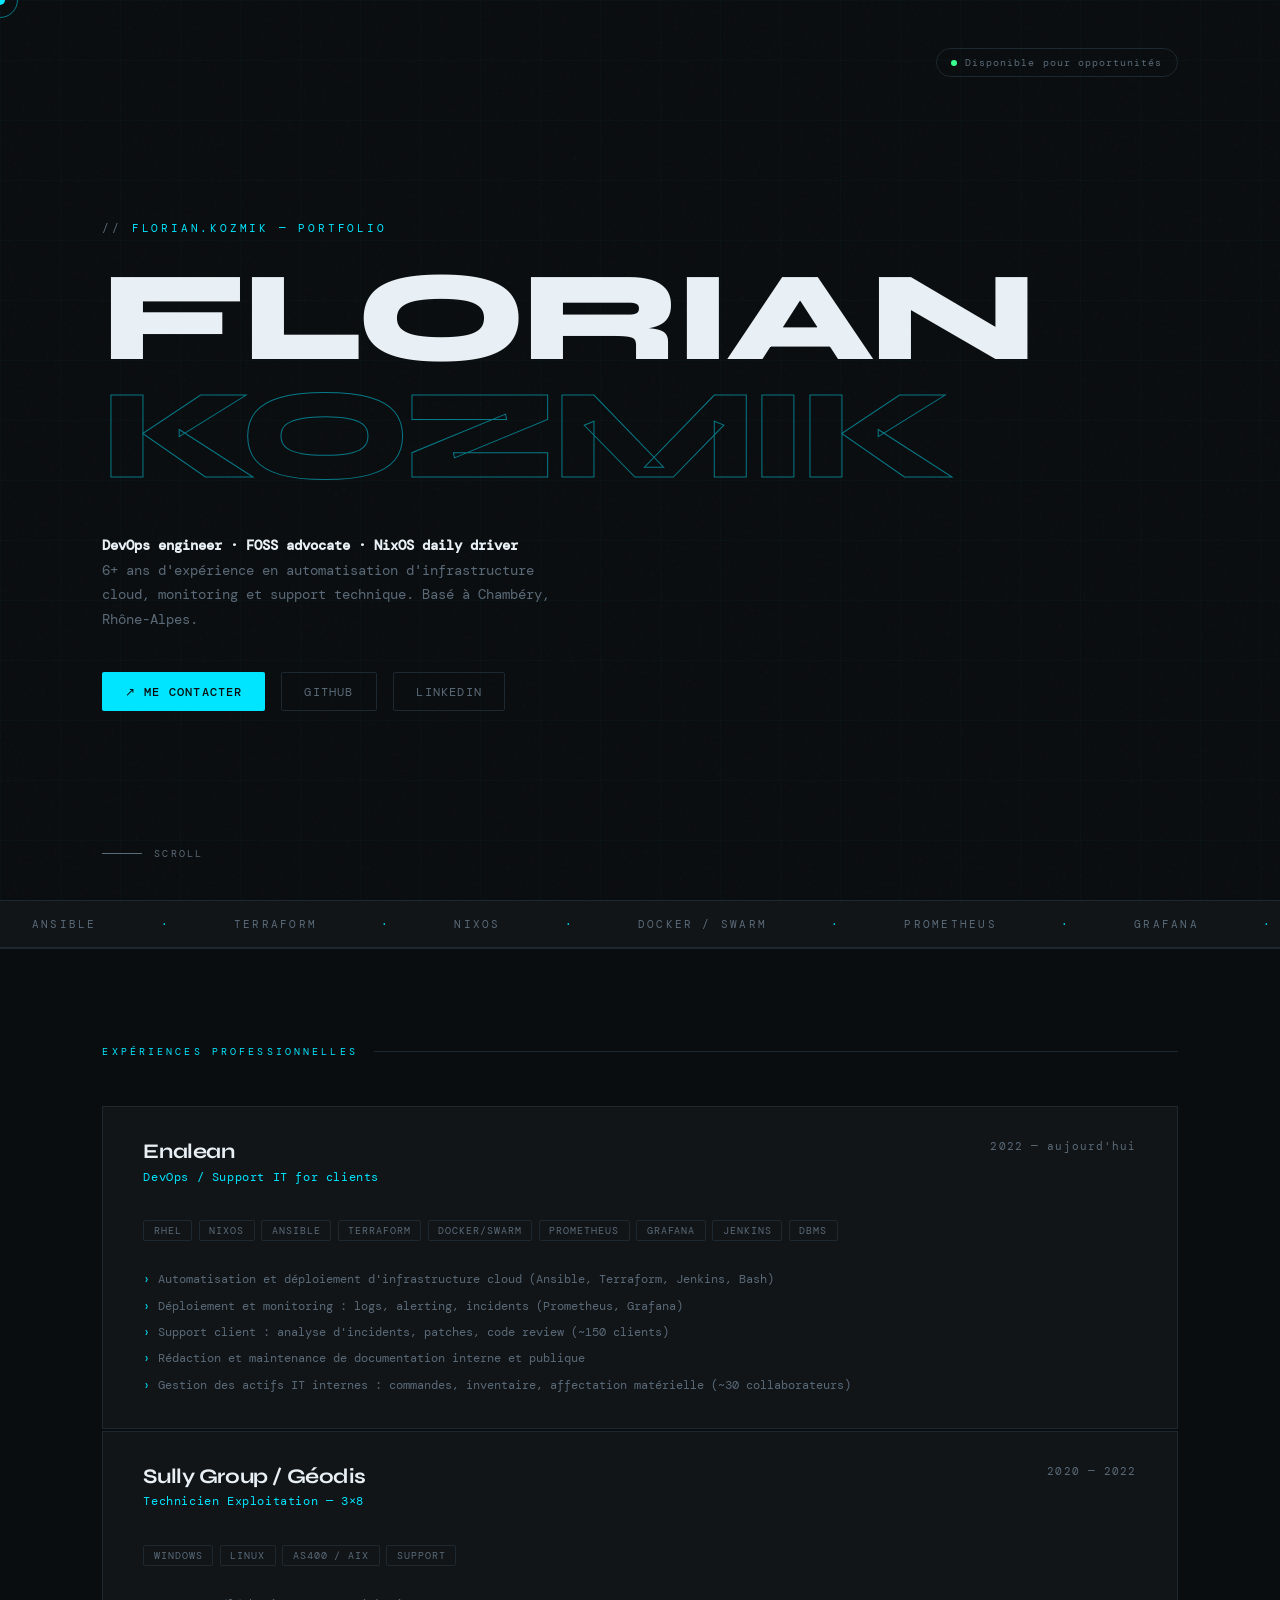
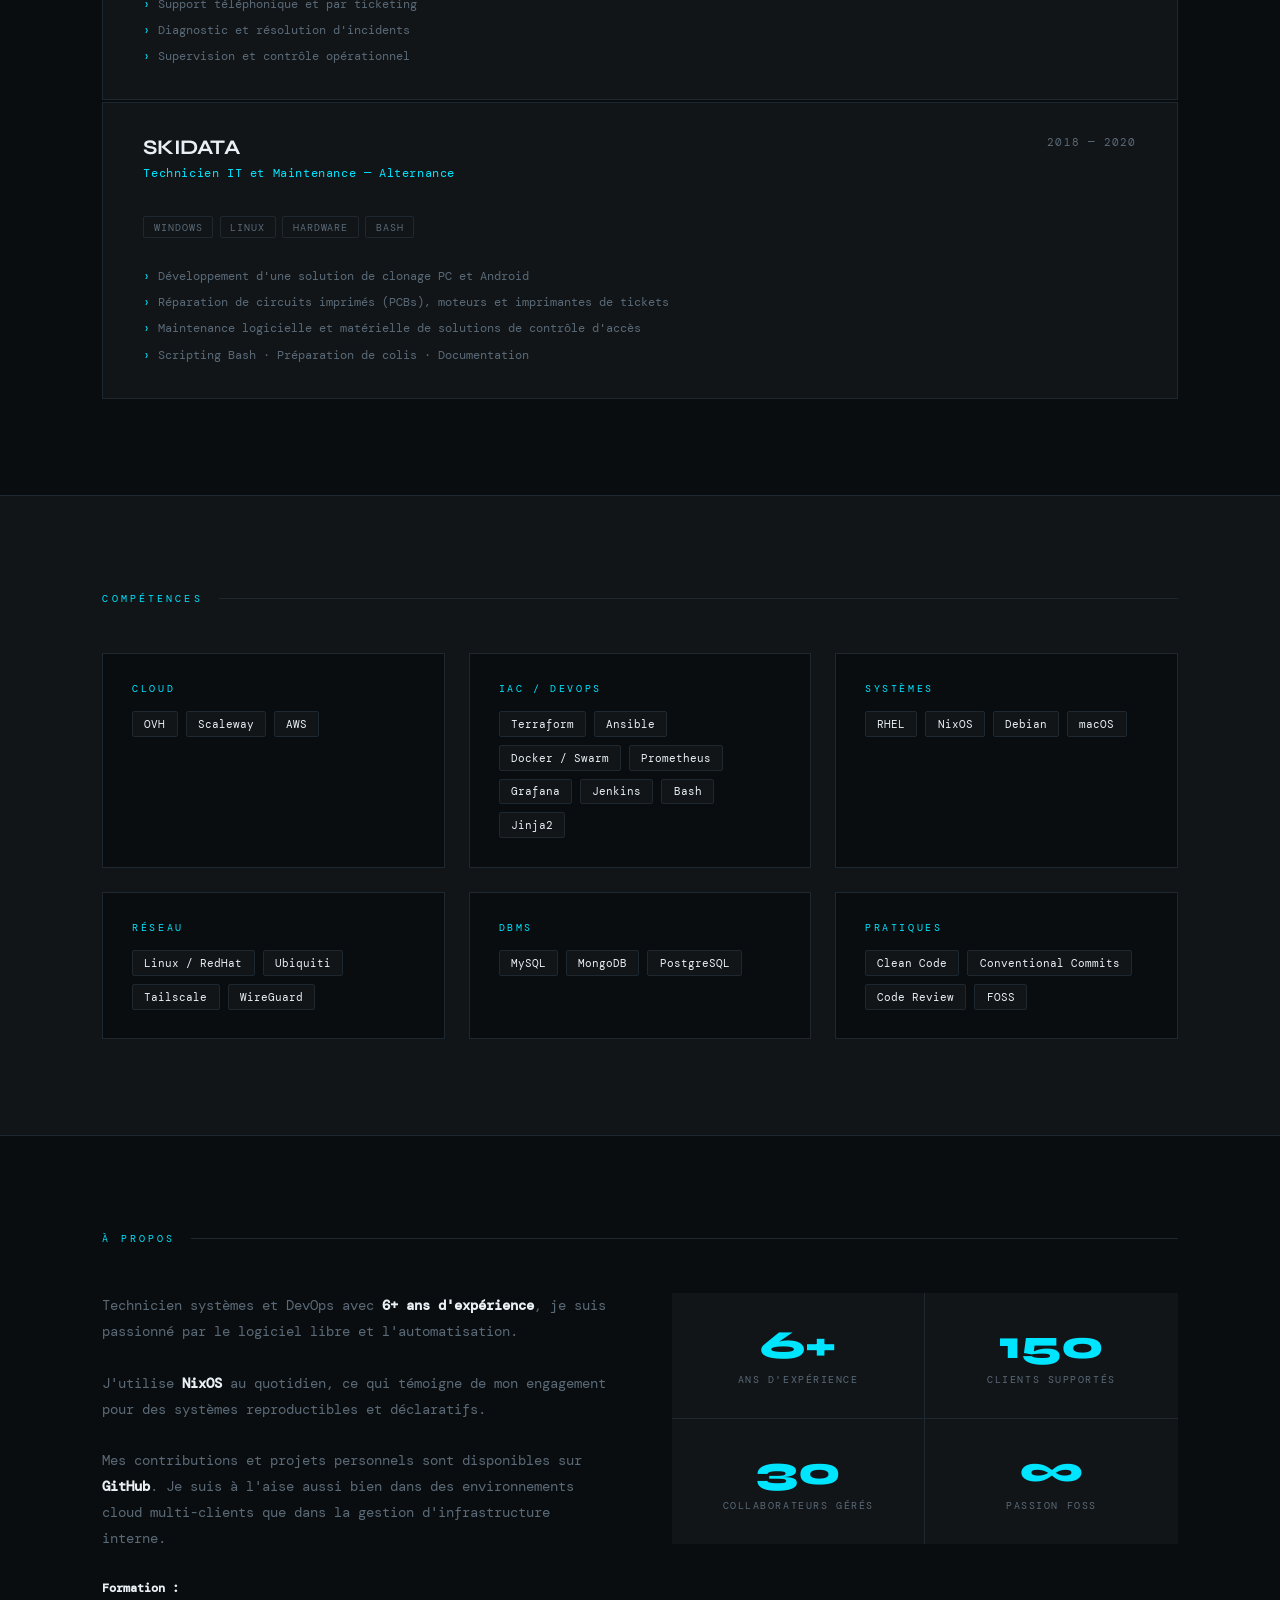
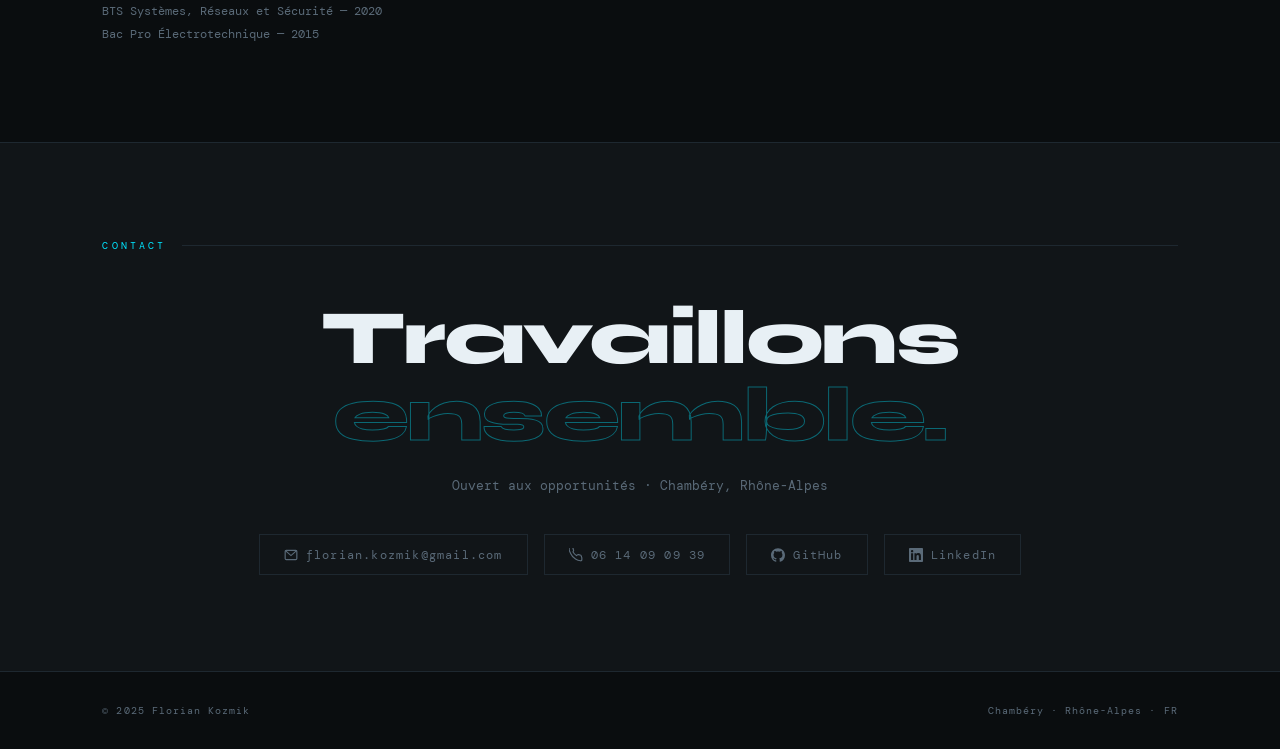
==== index.html @ 80743a5d "Init" ====
<!DOCTYPE html>
<html lang="fr">
<head>
  <meta charset="UTF-8" />
  <meta name="viewport" content="width=device-width, initial-scale=1.0" />
  <title>Florian Kozmik — DevOps</title>
  <link rel="preconnect" href="https://fonts.googleapis.com" />
  <link rel="preconnect" href="https://fonts.gstatic.com" crossorigin />
  <link href="https://fonts.googleapis.com/css2?family=DM+Mono:ital,wght@0,300;0,400;0,500;1,400&family=Syne:wght@400;700;800&display=swap" rel="stylesheet" />
  <style>
    *, *::before, *::after { box-sizing: border-box; margin: 0; padding: 0; }

    :root {
      --bg: #0a0d0f;
      --surface: #111518;
      --surface2: #181e24;
      --border: #1e2830;
      --accent: #00e5ff;
      --accent2: #ff4d6d;
      --accent3: #39ff8f;
      --text: #e8f0f5;
      --muted: #5a6a78;
      --mono: 'DM Mono', monospace;
      --sans: 'Syne', sans-serif;
    }

    html { scroll-behavior: smooth; }

    body {
      background: var(--bg);
      color: var(--text);
      font-family: var(--mono);
      overflow-x: hidden;
      cursor: none;
    }

    /* Custom cursor */
    .cursor {
      position: fixed;
      width: 10px; height: 10px;
      background: var(--accent);
      border-radius: 50%;
      pointer-events: none;
      z-index: 9999;
      transform: translate(-50%, -50%);
      transition: transform 0.08s, background 0.2s;
      mix-blend-mode: screen;
    }
    .cursor-ring {
      position: fixed;
      width: 36px; height: 36px;
      border: 1px solid var(--accent);
      border-radius: 50%;
      pointer-events: none;
      z-index: 9998;
      transform: translate(-50%, -50%);
      transition: transform 0.18s ease, width 0.2s, height 0.2s, opacity 0.2s;
      opacity: 0.5;
    }

    /* Noise overlay */
    body::before {
      content: '';
      position: fixed; inset: 0;
      background-image: url("data:image/svg+xml,%3Csvg viewBox='0 0 256 256' xmlns='http://www.w3.org/2000/svg'%3E%3Cfilter id='noise'%3E%3CfeTurbulence type='fractalNoise' baseFrequency='0.9' numOctaves='4' stitchTiles='stitch'/%3E%3C/filter%3E%3Crect width='100%25' height='100%25' filter='url(%23noise)' opacity='0.04'/%3E%3C/svg%3E");
      pointer-events: none;
      z-index: 0;
      opacity: 0.5;
    }

    /* Grid lines */
    body::after {
      content: '';
      position: fixed; inset: 0;
      background-image:
        linear-gradient(rgba(0,229,255,0.025) 1px, transparent 1px),
        linear-gradient(90deg, rgba(0,229,255,0.025) 1px, transparent 1px);
      background-size: 60px 60px;
      pointer-events: none;
      z-index: 0;
    }

    /* ── HERO ── */
    #hero {
      position: relative;
      min-height: 100vh;
      display: flex;
      flex-direction: column;
      justify-content: center;
      padding: 6rem 8vw 4rem;
      z-index: 1;
    }

    .hero-tag {
      font-family: var(--mono);
      font-size: 0.7rem;
      color: var(--accent);
      letter-spacing: 0.25em;
      text-transform: uppercase;
      margin-bottom: 1.5rem;
      opacity: 0;
      animation: fadeUp 0.6s 0.2s forwards;
    }

    .hero-tag span { color: var(--muted); }

    h1 {
      font-family: var(--sans);
      font-size: clamp(3.5rem, 10vw, 9rem);
      font-weight: 800;
      line-height: 0.92;
      letter-spacing: -0.03em;
      opacity: 0;
      animation: fadeUp 0.7s 0.35s forwards;
    }

    h1 .line2 {
      display: block;
      color: transparent;
      -webkit-text-stroke: 1px rgba(0,229,255,0.5);
    }

    .hero-sub {
      margin-top: 2.5rem;
      max-width: 480px;
      font-size: 0.85rem;
      line-height: 1.8;
      color: var(--muted);
      opacity: 0;
      animation: fadeUp 0.7s 0.5s forwards;
    }

    .hero-sub strong { color: var(--text); }

    .hero-cta {
      margin-top: 2.5rem;
      display: flex;
      gap: 1rem;
      flex-wrap: wrap;
      opacity: 0;
      animation: fadeUp 0.7s 0.65s forwards;
    }

    .btn {
      display: inline-flex;
      align-items: center;
      gap: 0.5rem;
      padding: 0.65rem 1.4rem;
      font-family: var(--mono);
      font-size: 0.75rem;
      letter-spacing: 0.1em;
      text-transform: uppercase;
      text-decoration: none;
      border-radius: 2px;
      transition: all 0.2s;
      cursor: none;
    }

    .btn-primary {
      background: var(--accent);
      color: var(--bg);
      font-weight: 500;
    }
    .btn-primary:hover { background: #fff; transform: translateY(-2px); }

    .btn-ghost {
      border: 1px solid var(--border);
      color: var(--muted);
    }
    .btn-ghost:hover { border-color: var(--accent); color: var(--accent); transform: translateY(-2px); }

    .hero-scroll {
      position: absolute;
      bottom: 2.5rem; left: 8vw;
      display: flex;
      align-items: center;
      gap: 0.75rem;
      font-size: 0.65rem;
      color: var(--muted);
      letter-spacing: 0.2em;
      text-transform: uppercase;
      opacity: 0;
      animation: fadeUp 0.7s 1s forwards;
    }
    .hero-scroll::before {
      content: '';
      width: 40px; height: 1px;
      background: var(--muted);
      display: block;
      animation: lineGrow 1s 1.2s both;
    }

    /* Status badge */
    .status-badge {
      position: absolute;
      top: 3rem; right: 8vw;
      display: flex;
      align-items: center;
      gap: 0.5rem;
      padding: 0.45rem 0.9rem;
      border: 1px solid var(--border);
      border-radius: 99px;
      font-size: 0.65rem;
      color: var(--muted);
      letter-spacing: 0.1em;
      opacity: 0;
      animation: fadeDown 0.7s 0.8s forwards;
    }
    .status-dot {
      width: 6px; height: 6px;
      background: var(--accent3);
      border-radius: 50%;
      animation: pulse 2s infinite;
    }

    /* ── MARQUEE ── */
    .marquee-wrapper {
      position: relative;
      z-index: 1;
      border-top: 1px solid var(--border);
      border-bottom: 1px solid var(--border);
      overflow: hidden;
      padding: 1rem 0;
      background: var(--surface);
    }
    .marquee-track {
      display: flex;
      width: max-content;
      animation: marquee 28s linear infinite;
    }
    .marquee-track span {
      padding: 0 2rem;
      font-size: 0.7rem;
      letter-spacing: 0.2em;
      text-transform: uppercase;
      color: var(--muted);
      white-space: nowrap;
    }
    .marquee-track span.accent { color: var(--accent); }

    /* ── SECTIONS ── */
    section { position: relative; z-index: 1; padding: 6rem 8vw; }

    .section-label {
      font-size: 0.65rem;
      letter-spacing: 0.3em;
      text-transform: uppercase;
      color: var(--accent);
      margin-bottom: 3rem;
      display: flex;
      align-items: center;
      gap: 1rem;
    }
    .section-label::after {
      content: '';
      flex: 1;
      height: 1px;
      background: var(--border);
    }

    /* ── EXPERIENCE ── */
    #experience { border-top: 1px solid var(--border); }

    .exp-grid { display: grid; gap: 2px; }

    .exp-item {
      background: var(--surface);
      border: 1px solid var(--border);
      padding: 2rem 2.5rem;
      display: grid;
      grid-template-columns: 1fr auto;
      gap: 1rem;
      transition: background 0.2s, border-color 0.2s;
      position: relative;
      overflow: hidden;
    }
    .exp-item::before {
      content: '';
      position: absolute;
      left: 0; top: 0; bottom: 0;
      width: 3px;
      background: var(--accent);
      transform: scaleY(0);
      transform-origin: bottom;
      transition: transform 0.3s;
    }
    .exp-item:hover { background: var(--surface2); border-color: var(--border); }
    .exp-item:hover::before { transform: scaleY(1); }

    .exp-company {
      font-family: var(--sans);
      font-size: 1.3rem;
      font-weight: 700;
      letter-spacing: -0.02em;
    }
    .exp-role {
      font-size: 0.75rem;
      color: var(--accent);
      margin-top: 0.3rem;
      letter-spacing: 0.05em;
    }
    .exp-period {
      font-size: 0.7rem;
      color: var(--muted);
      letter-spacing: 0.1em;
      text-align: right;
      white-space: nowrap;
    }
    .exp-tags {
      display: flex;
      flex-wrap: wrap;
      gap: 0.4rem;
      margin-top: 1.2rem;
      grid-column: 1 / -1;
    }
    .tag {
      padding: 0.2rem 0.6rem;
      border: 1px solid var(--border);
      font-size: 0.6rem;
      letter-spacing: 0.1em;
      text-transform: uppercase;
      color: var(--muted);
      border-radius: 2px;
    }
    .exp-bullets {
      grid-column: 1 / -1;
      margin-top: 0.8rem;
      display: flex;
      flex-direction: column;
      gap: 0.4rem;
    }
    .exp-bullets li {
      list-style: none;
      font-size: 0.78rem;
      color: var(--muted);
      padding-left: 1.2em;
      position: relative;
      line-height: 1.6;
    }
    .exp-bullets li::before {
      content: '›';
      position: absolute;
      left: 0;
      color: var(--accent);
    }

    /* ── SKILLS ── */
    #skills { border-top: 1px solid var(--border); background: var(--surface); }

    .skills-grid {
      display: grid;
      grid-template-columns: repeat(auto-fit, minmax(280px, 1fr));
      gap: 1.5rem;
    }

    .skill-card {
      border: 1px solid var(--border);
      padding: 1.8rem;
      background: var(--bg);
      transition: border-color 0.2s, transform 0.2s;
    }
    .skill-card:hover { border-color: var(--accent); transform: translateY(-4px); }

    .skill-category {
      font-size: 0.65rem;
      letter-spacing: 0.25em;
      text-transform: uppercase;
      color: var(--accent);
      margin-bottom: 1rem;
    }

    .skill-items {
      display: flex;
      flex-wrap: wrap;
      gap: 0.5rem;
    }

    .skill-pill {
      padding: 0.3rem 0.7rem;
      background: var(--surface);
      font-size: 0.7rem;
      color: var(--text);
      border-radius: 2px;
      border: 1px solid var(--border);
    }

    /* ── ABOUT / STATS ── */
    #about { border-top: 1px solid var(--border); }

    .about-grid {
      display: grid;
      grid-template-columns: 1fr 1fr;
      gap: 4rem;
      align-items: start;
    }

    .about-text {
      font-size: 0.85rem;
      line-height: 1.9;
      color: var(--muted);
    }
    .about-text strong { color: var(--text); }

    .stats-grid {
      display: grid;
      grid-template-columns: 1fr 1fr;
      gap: 1px;
      background: var(--border);
    }

    .stat-box {
      background: var(--surface);
      padding: 2rem;
      text-align: center;
    }
    .stat-number {
      font-family: var(--sans);
      font-size: 2.5rem;
      font-weight: 800;
      color: var(--accent);
      display: block;
      line-height: 1;
    }
    .stat-label {
      font-size: 0.65rem;
      color: var(--muted);
      letter-spacing: 0.15em;
      text-transform: uppercase;
      margin-top: 0.5rem;
      display: block;
    }

    /* ── CONTACT ── */
    #contact {
      border-top: 1px solid var(--border);
      text-align: center;
      background: var(--surface);
    }

    .contact-heading {
      font-family: var(--sans);
      font-size: clamp(2rem, 6vw, 5rem);
      font-weight: 800;
      letter-spacing: -0.03em;
      margin-bottom: 1.5rem;
      line-height: 1;
    }

    .contact-heading .ghost {
      color: transparent;
      -webkit-text-stroke: 1px rgba(0,229,255,0.4);
    }

    .contact-links {
      display: flex;
      justify-content: center;
      gap: 1rem;
      flex-wrap: wrap;
      margin-top: 2.5rem;
    }

    .contact-link {
      display: flex;
      align-items: center;
      gap: 0.5rem;
      padding: 0.7rem 1.5rem;
      border: 1px solid var(--border);
      color: var(--muted);
      text-decoration: none;
      font-size: 0.75rem;
      letter-spacing: 0.1em;
      transition: all 0.2s;
      cursor: none;
    }
    .contact-link:hover { border-color: var(--accent); color: var(--accent); }

    /* ── FOOTER ── */
    footer {
      position: relative; z-index: 1;
      border-top: 1px solid var(--border);
      padding: 2rem 8vw;
      display: flex;
      justify-content: space-between;
      align-items: center;
      font-size: 0.65rem;
      color: var(--muted);
      letter-spacing: 0.1em;
    }

    /* ── ANIMATIONS ── */
    @keyframes fadeUp {
      from { opacity: 0; transform: translateY(20px); }
      to   { opacity: 1; transform: translateY(0); }
    }
    @keyframes fadeDown {
      from { opacity: 0; transform: translateY(-10px); }
      to   { opacity: 1; transform: translateY(0); }
    }
    @keyframes lineGrow {
      from { width: 0; }
      to   { width: 40px; }
    }
    @keyframes marquee {
      from { transform: translateX(0); }
      to   { transform: translateX(-50%); }
    }
    @keyframes pulse {
      0%, 100% { opacity: 1; transform: scale(1); }
      50% { opacity: 0.4; transform: scale(0.7); }
    }

    /* Reveal on scroll */
    .reveal {
      opacity: 0;
      transform: translateY(30px);
      transition: opacity 0.7s, transform 0.7s;
    }
    .reveal.visible {
      opacity: 1;
      transform: translateY(0);
    }

    @media (max-width: 768px) {
      #hero { padding: 5rem 6vw 4rem; }
      section { padding: 4rem 6vw; }
      .about-grid { grid-template-columns: 1fr; gap: 2.5rem; }
      .status-badge { display: none; }
      footer { flex-direction: column; gap: 0.5rem; text-align: center; }
    }
  </style>
</head>
<body>

<div class="cursor" id="cursor"></div>
<div class="cursor-ring" id="cursorRing"></div>

<!-- ── HERO ── -->
<section id="hero">
  <div class="status-badge">
    <span class="status-dot"></span>
    Disponible pour opportunités
  </div>

  <p class="hero-tag"><span>//</span> florian.kozmik — portfolio</p>

  <h1>
    FLORIAN<br>
    <span class="line2">KOZMIK</span>
  </h1>

  <p class="hero-sub">
    <strong>DevOps engineer · FOSS advocate · NixOS daily driver</strong><br>
    6+ ans d'expérience en automatisation d'infrastructure cloud, monitoring et support technique. Basé à Chambéry, Rhône-Alpes.
  </p>

  <div class="hero-cta">
    <a href="mailto:florian.kozmik@gmail.com" class="btn btn-primary">↗ Me contacter</a>
    <a href="https://github.com" class="btn btn-ghost" target="_blank">GitHub</a>
    <a href="https://linkedin.com" class="btn btn-ghost" target="_blank">LinkedIn</a>
  </div>

  <div class="hero-scroll">scroll</div>
</section>

<!-- ── MARQUEE ── -->
<div class="marquee-wrapper">
  <div class="marquee-track">
    <span>Ansible</span><span class="accent">·</span>
    <span>Terraform</span><span class="accent">·</span>
    <span>NixOS</span><span class="accent">·</span>
    <span>Docker / Swarm</span><span class="accent">·</span>
    <span>Prometheus</span><span class="accent">·</span>
    <span>Grafana</span><span class="accent">·</span>
    <span>Jenkins</span><span class="accent">·</span>
    <span>RHEL</span><span class="accent">·</span>
    <span>PostgreSQL</span><span class="accent">·</span>
    <span>Wireguard</span><span class="accent">·</span>
    <span>OVH · AWS · Scaleway</span><span class="accent">·</span>
    <span>Ansible</span><span class="accent">·</span>
    <span>Terraform</span><span class="accent">·</span>
    <span>NixOS</span><span class="accent">·</span>
    <span>Docker / Swarm</span><span class="accent">·</span>
    <span>Prometheus</span><span class="accent">·</span>
    <span>Grafana</span><span class="accent">·</span>
    <span>Jenkins</span><span class="accent">·</span>
    <span>RHEL</span><span class="accent">·</span>
    <span>PostgreSQL</span><span class="accent">·</span>
    <span>Wireguard</span><span class="accent">·</span>
    <span>OVH · AWS · Scaleway</span><span class="accent">·</span>
  </div>
</div>

<!-- ── EXPERIENCE ── -->
<section id="experience">
  <div class="section-label">Expériences professionnelles</div>

  <div class="exp-grid">

    <div class="exp-item reveal">
      <div>
        <div class="exp-company">Enalean</div>
        <div class="exp-role">DevOps / Support IT for clients</div>
      </div>
      <div class="exp-period">2022 — aujourd'hui</div>
      <div class="exp-tags">
        <span class="tag">RHEL</span>
        <span class="tag">NixOS</span>
        <span class="tag">Ansible</span>
        <span class="tag">Terraform</span>
        <span class="tag">Docker/Swarm</span>
        <span class="tag">Prometheus</span>
        <span class="tag">Grafana</span>
        <span class="tag">Jenkins</span>
        <span class="tag">DBMS</span>
      </div>
      <ul class="exp-bullets">
        <li>Automatisation et déploiement d'infrastructure cloud (Ansible, Terraform, Jenkins, Bash)</li>
        <li>Déploiement et monitoring : logs, alerting, incidents (Prometheus, Grafana)</li>
        <li>Support client : analyse d'incidents, patches, code review (~150 clients)</li>
        <li>Rédaction et maintenance de documentation interne et publique</li>
        <li>Gestion des actifs IT internes : commandes, inventaire, affectation matérielle (~30 collaborateurs)</li>
      </ul>
    </div>

    <div class="exp-item reveal">
      <div>
        <div class="exp-company">Sully Group / Géodis</div>
        <div class="exp-role">Technicien Exploitation — 3×8</div>
      </div>
      <div class="exp-period">2020 — 2022</div>
      <div class="exp-tags">
        <span class="tag">Windows</span>
        <span class="tag">Linux</span>
        <span class="tag">AS400 / AIX</span>
        <span class="tag">Support</span>
      </div>
      <ul class="exp-bullets">
        <li>Support téléphonique et par ticketing</li>
        <li>Diagnostic et résolution d'incidents</li>
        <li>Supervision et contrôle opérationnel</li>
      </ul>
    </div>

    <div class="exp-item reveal">
      <div>
        <div class="exp-company">SKIDATA</div>
        <div class="exp-role">Technicien IT et Maintenance — Alternance</div>
      </div>
      <div class="exp-period">2018 — 2020</div>
      <div class="exp-tags">
        <span class="tag">Windows</span>
        <span class="tag">Linux</span>
        <span class="tag">Hardware</span>
        <span class="tag">Bash</span>
      </div>
      <ul class="exp-bullets">
        <li>Développement d'une solution de clonage PC et Android</li>
        <li>Réparation de circuits imprimés (PCBs), moteurs et imprimantes de tickets</li>
        <li>Maintenance logicielle et matérielle de solutions de contrôle d'accès</li>
        <li>Scripting Bash · Préparation de colis · Documentation</li>
      </ul>
    </div>

  </div>
</section>

<!-- ── SKILLS ── -->
<section id="skills">
  <div class="section-label">Compétences</div>

  <div class="skills-grid">
    <div class="skill-card reveal">
      <div class="skill-category">Cloud</div>
      <div class="skill-items">
        <span class="skill-pill">OVH</span>
        <span class="skill-pill">Scaleway</span>
        <span class="skill-pill">AWS</span>
      </div>
    </div>

    <div class="skill-card reveal">
      <div class="skill-category">IaC / DevOps</div>
      <div class="skill-items">
        <span class="skill-pill">Terraform</span>
        <span class="skill-pill">Ansible</span>
        <span class="skill-pill">Docker / Swarm</span>
        <span class="skill-pill">Prometheus</span>
        <span class="skill-pill">Grafana</span>
        <span class="skill-pill">Jenkins</span>
        <span class="skill-pill">Bash</span>
        <span class="skill-pill">Jinja2</span>
      </div>
    </div>

    <div class="skill-card reveal">
      <div class="skill-category">Systèmes</div>
      <div class="skill-items">
        <span class="skill-pill">RHEL</span>
        <span class="skill-pill">NixOS</span>
        <span class="skill-pill">Debian</span>
        <span class="skill-pill">macOS</span>
      </div>
    </div>

    <div class="skill-card reveal">
      <div class="skill-category">Réseau</div>
      <div class="skill-items">
        <span class="skill-pill">Linux / RedHat</span>
        <span class="skill-pill">Ubiquiti</span>
        <span class="skill-pill">Tailscale</span>
        <span class="skill-pill">WireGuard</span>
      </div>
    </div>

    <div class="skill-card reveal">
      <div class="skill-category">DBMS</div>
      <div class="skill-items">
        <span class="skill-pill">MySQL</span>
        <span class="skill-pill">MongoDB</span>
        <span class="skill-pill">PostgreSQL</span>
      </div>
    </div>

    <div class="skill-card reveal">
      <div class="skill-category">Pratiques</div>
      <div class="skill-items">
        <span class="skill-pill">Clean Code</span>
        <span class="skill-pill">Conventional Commits</span>
        <span class="skill-pill">Code Review</span>
        <span class="skill-pill">FOSS</span>
      </div>
    </div>
  </div>
</section>

<!-- ── ABOUT ── -->
<section id="about">
  <div class="section-label">À propos</div>

  <div class="about-grid">
    <div class="about-text reveal">
      <p>
        Technicien systèmes et DevOps avec <strong>6+ ans d'expérience</strong>, je suis passionné par le logiciel libre et l'automatisation.<br><br>
        J'utilise <strong>NixOS</strong> au quotidien, ce qui témoigne de mon engagement pour des systèmes reproductibles et déclaratifs.<br><br>
        Mes contributions et projets personnels sont disponibles sur <strong>GitHub</strong>. Je suis à l'aise aussi bien dans des environnements cloud multi-clients que dans la gestion d'infrastructure interne.
      </p>
      <br>
      <p style="font-size:0.75rem; color: var(--muted);">
        <strong style="color:var(--text);">Formation :</strong><br>
        BTS Systèmes, Réseaux et Sécurité — 2020<br>
        Bac Pro Électrotechnique — 2015
      </p>
    </div>

    <div class="stats-grid reveal">
      <div class="stat-box">
        <span class="stat-number">6+</span>
        <span class="stat-label">Ans d'expérience</span>
      </div>
      <div class="stat-box">
        <span class="stat-number">150</span>
        <span class="stat-label">Clients supportés</span>
      </div>
      <div class="stat-box">
        <span class="stat-number">30</span>
        <span class="stat-label">Collaborateurs gérés</span>
      </div>
      <div class="stat-box">
        <span class="stat-number">∞</span>
        <span class="stat-label">Passion FOSS</span>
      </div>
    </div>
  </div>
</section>

<!-- ── CONTACT ── -->
<section id="contact">
  <div class="section-label" style="justify-content:center; text-align:center">Contact</div>
  <div class="contact-heading reveal">
    Travaillons<br><span class="ghost">ensemble.</span>
  </div>
  <p class="reveal" style="color:var(--muted); font-size:0.8rem; margin-top:1rem;">Ouvert aux opportunités · Chambéry, Rhône-Alpes</p>

  <div class="contact-links reveal">
    <a href="mailto:florian.kozmik@gmail.com" class="contact-link">
      <svg width="14" height="14" viewBox="0 0 24 24" fill="none" stroke="currentColor" stroke-width="2"><rect x="2" y="4" width="20" height="16" rx="2"/><polyline points="2,4 12,13 22,4"/></svg>
      florian.kozmik@gmail.com
    </a>
    <a href="tel:0614090939" class="contact-link">
      <svg width="14" height="14" viewBox="0 0 24 24" fill="none" stroke="currentColor" stroke-width="2"><path d="M22 16.92v3a2 2 0 01-2.18 2 19.79 19.79 0 01-8.63-3.07A19.5 19.5 0 013.07 9.8 19.79 19.79 0 01.01 1.18a2 2 0 012-2.18h3a2 2 0 012 1.72 12.84 12.84 0 00.7 2.81 2 2 0 01-.45 2.11L6.91 6.91a16 16 0 006.18 6.18l1.27-1.27a2 2 0 012.11-.45 12.84 12.84 0 002.81.7 2 2 0 011.72 2.02z"/></svg>
      06 14 09 09 39
    </a>
    <a href="https://github.com" target="_blank" class="contact-link">
      <svg width="14" height="14" viewBox="0 0 24 24" fill="currentColor"><path d="M12 .297c-6.63 0-12 5.373-12 12 0 5.303 3.438 9.8 8.205 11.385.6.113.82-.258.82-.577 0-.285-.01-1.04-.015-2.04-3.338.724-4.042-1.61-4.042-1.61-.546-1.385-1.335-1.755-1.335-1.755-1.087-.744.084-.729.084-.729 1.205.084 1.838 1.236 1.838 1.236 1.07 1.835 2.809 1.305 3.495.998.108-.776.417-1.305.76-1.605-2.665-.3-5.466-1.332-5.466-5.93 0-1.31.465-2.38 1.235-3.22-.135-.303-.54-1.523.105-3.176 0 0 1.005-.322 3.3 1.23.96-.267 1.98-.399 3-.405 1.02.006 2.04.138 3 .405 2.28-1.552 3.285-1.23 3.285-1.23.645 1.653.24 2.873.12 3.176.765.84 1.23 1.91 1.23 3.22 0 4.61-2.805 5.625-5.475 5.92.42.36.81 1.096.81 2.22 0 1.606-.015 2.896-.015 3.286 0 .315.21.69.825.57C20.565 22.092 24 17.592 24 12.297c0-6.627-5.373-12-12-12"/></svg>
      GitHub
    </a>
    <a href="https://linkedin.com" target="_blank" class="contact-link">
      <svg width="14" height="14" viewBox="0 0 24 24" fill="currentColor"><path d="M20.447 20.452h-3.554v-5.569c0-1.328-.027-3.037-1.852-3.037-1.853 0-2.136 1.445-2.136 2.939v5.667H9.351V9h3.414v1.561h.046c.477-.9 1.637-1.85 3.37-1.85 3.601 0 4.267 2.37 4.267 5.455v6.286zM5.337 7.433a2.062 2.062 0 01-2.063-2.065 2.064 2.064 0 112.063 2.065zm1.782 13.019H3.555V9h3.564v11.452zM22.225 0H1.771C.792 0 0 .774 0 1.729v20.542C0 23.227.792 24 1.771 24h20.451C23.2 24 24 23.227 24 22.271V1.729C24 .774 23.2 0 22.222 0h.003z"/></svg>
      LinkedIn
    </a>
  </div>
</section>

<footer>
  <span>© 2025 Florian Kozmik</span>
  <span>Chambéry · Rhône-Alpes · FR</span>
</footer>

<script>
  // Custom cursor
  const cursor = document.getElementById('cursor');
  const ring = document.getElementById('cursorRing');
  let mx = 0, my = 0, rx = 0, ry = 0;

  document.addEventListener('mousemove', e => {
    mx = e.clientX; my = e.clientY;
    cursor.style.left = mx + 'px';
    cursor.style.top = my + 'px';
  });

  function animateRing() {
    rx += (mx - rx) * 0.12;
    ry += (my - ry) * 0.12;
    ring.style.left = rx + 'px';
    ring.style.top = ry + 'px';
    requestAnimationFrame(animateRing);
  }
  animateRing();

  document.querySelectorAll('a, button').forEach(el => {
    el.addEventListener('mouseenter', () => {
      ring.style.width = '60px';
      ring.style.height = '60px';
      ring.style.opacity = '0.8';
    });
    el.addEventListener('mouseleave', () => {
      ring.style.width = '36px';
      ring.style.height = '36px';
      ring.style.opacity = '0.5';
    });
  });

  // Reveal on scroll
  const reveals = document.querySelectorAll('.reveal');
  const observer = new IntersectionObserver((entries) => {
    entries.forEach((entry, i) => {
      if (entry.isIntersecting) {
        setTimeout(() => entry.target.classList.add('visible'), i * 80);
        observer.unobserve(entry.target);
      }
    });
  }, { threshold: 0.1 });

  reveals.forEach(el => observer.observe(el));
</script>
</body>
</html>
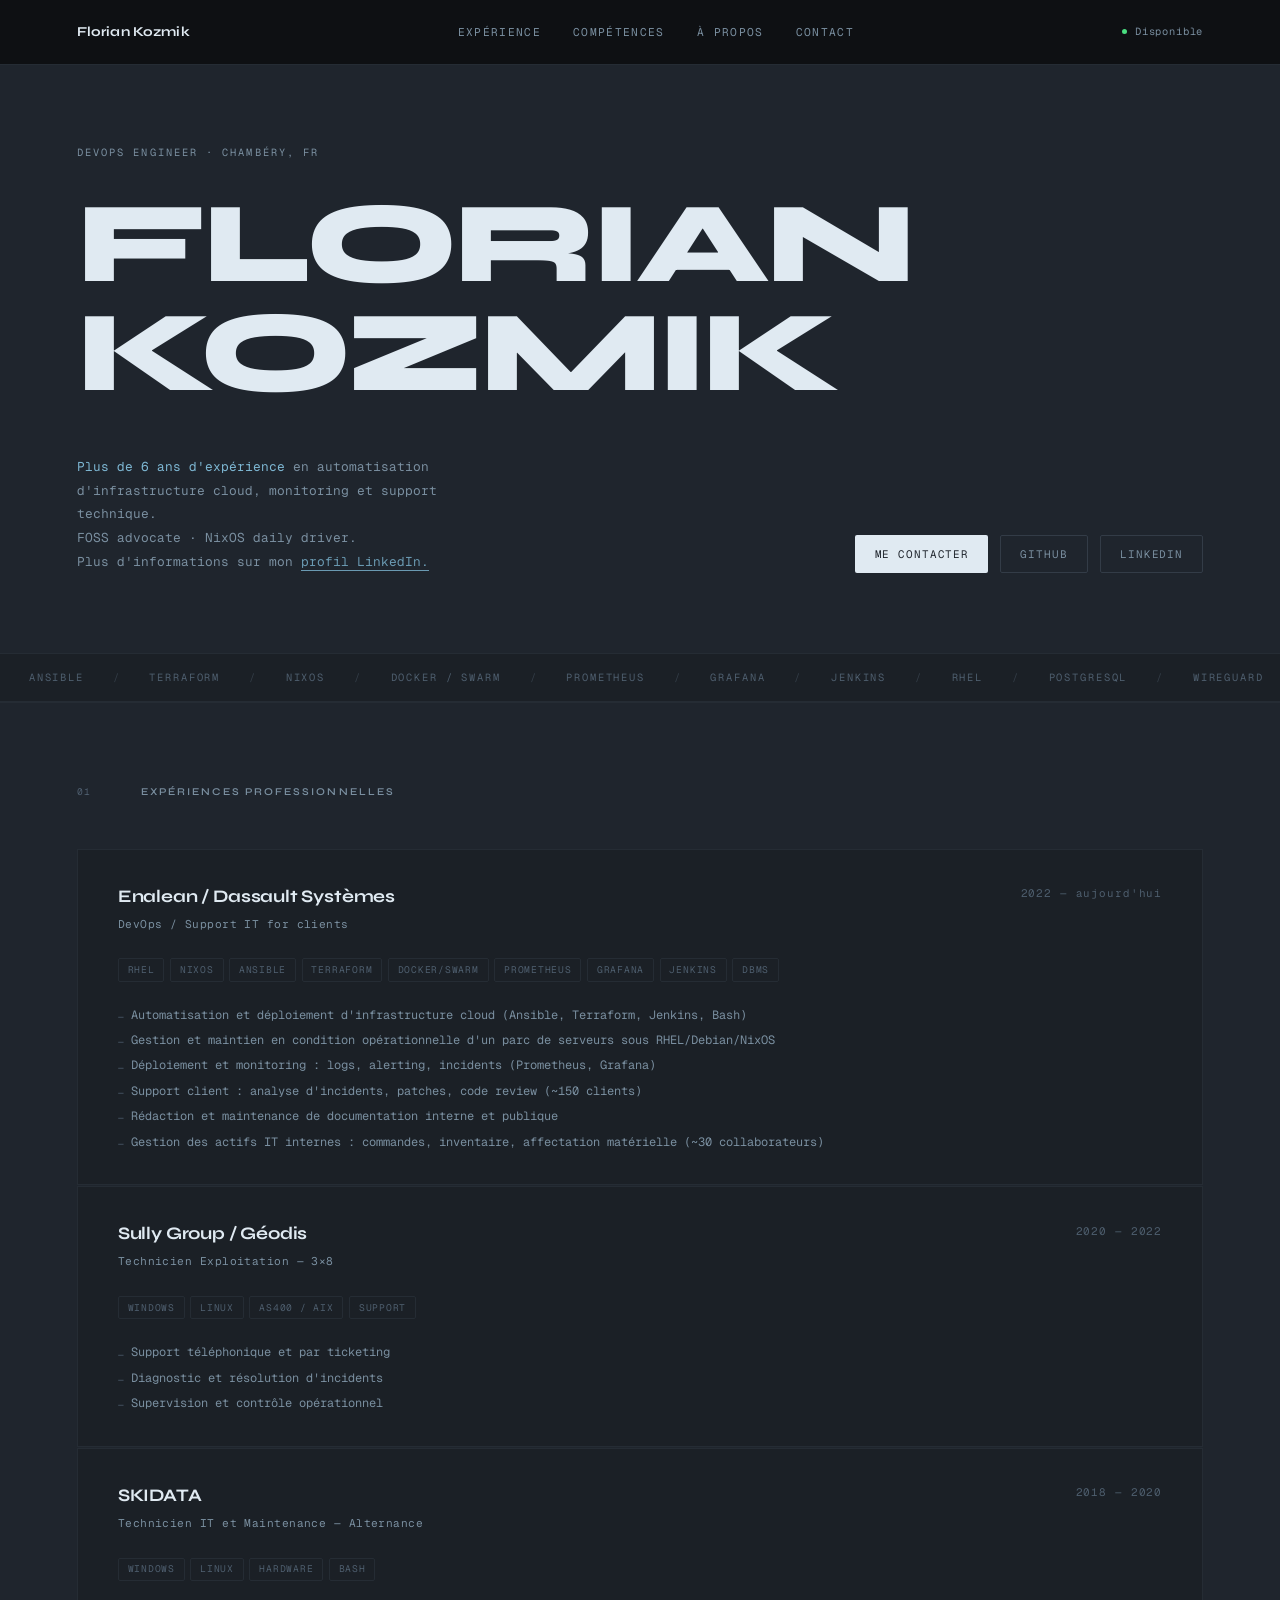
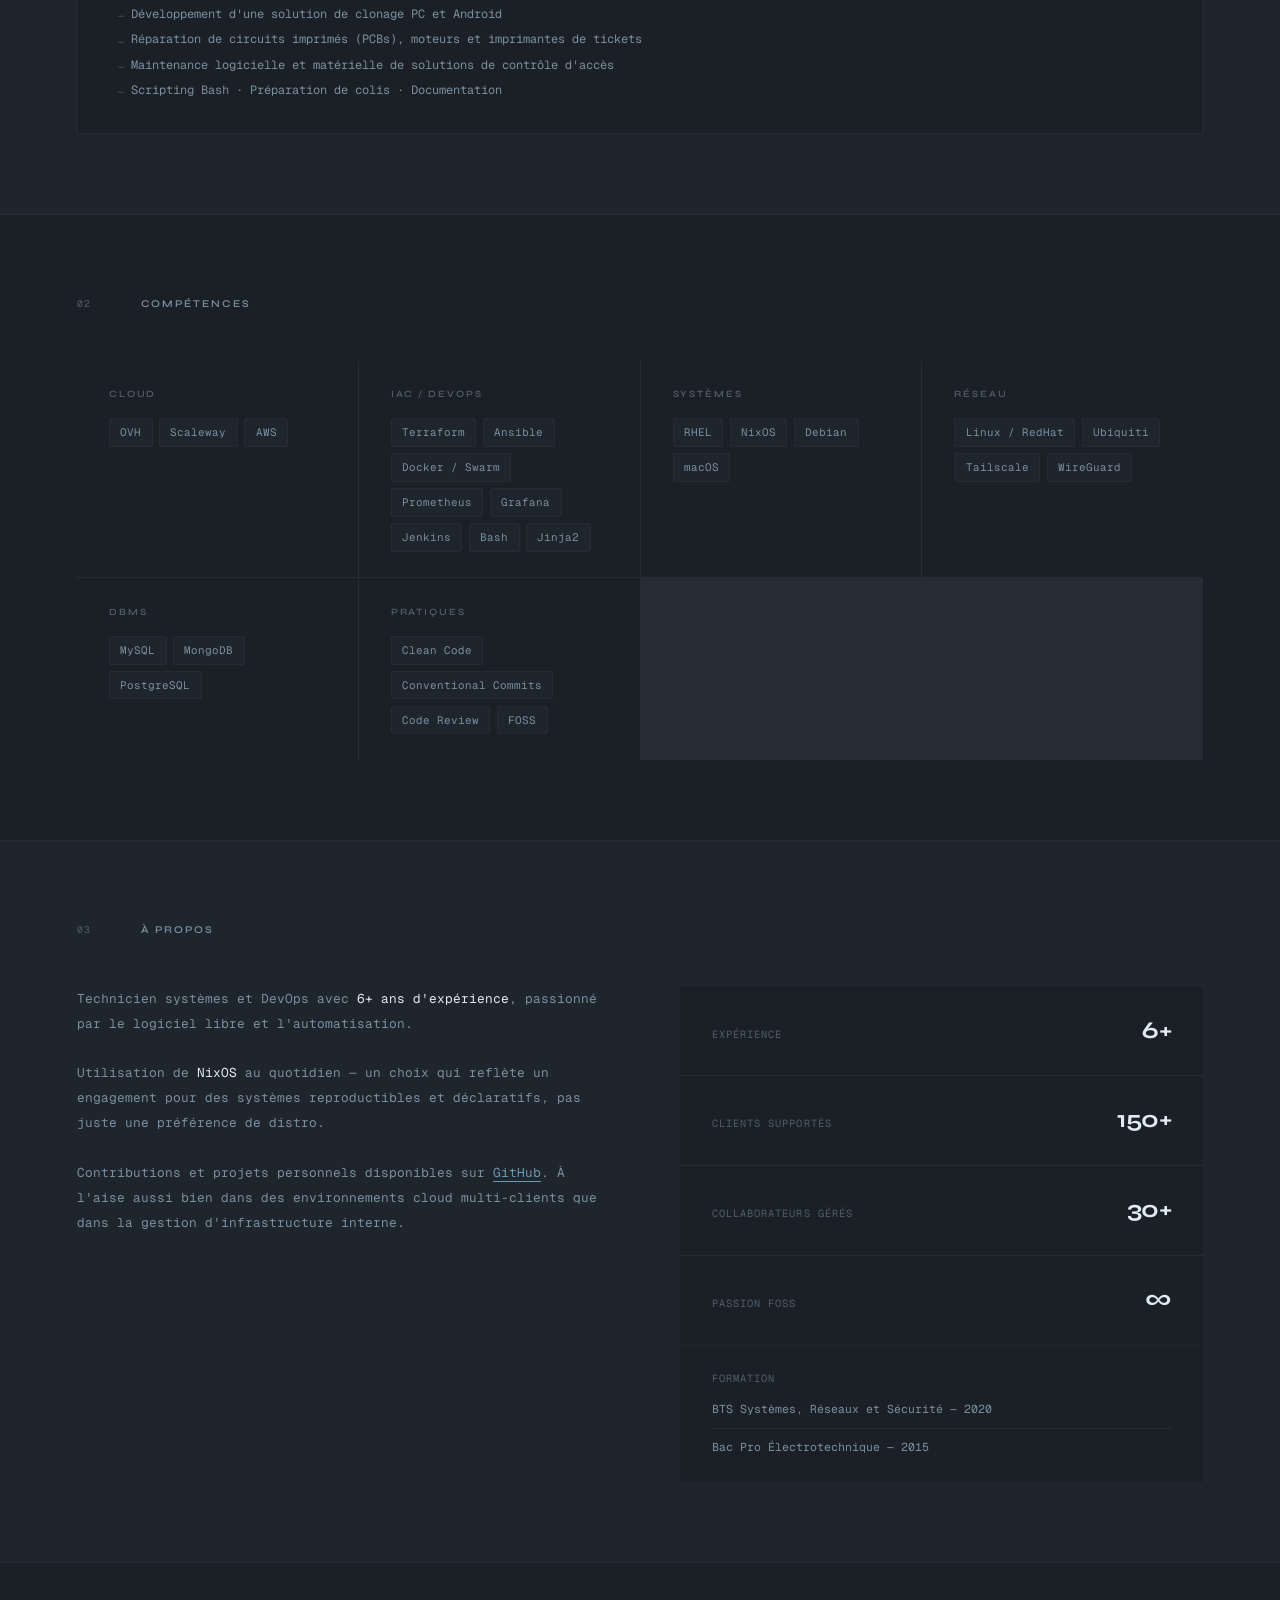
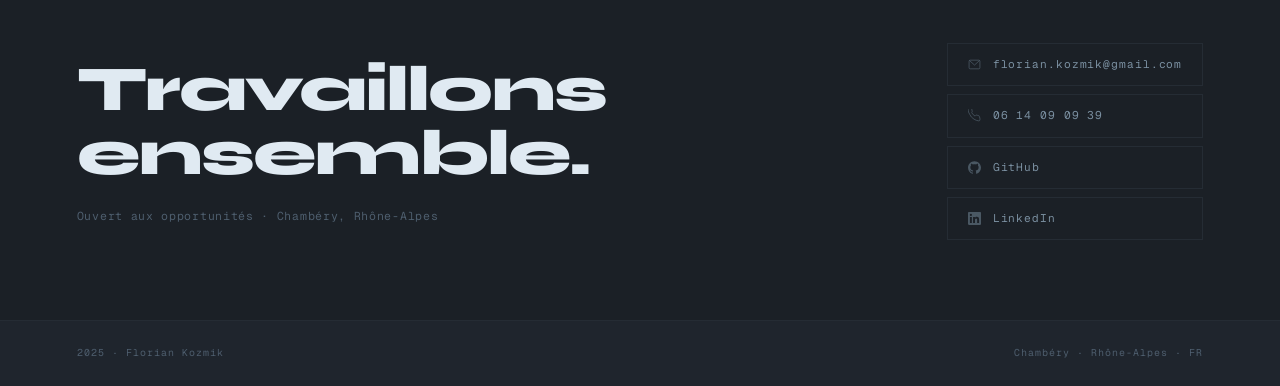
==== commit a399c245: "feat: refactor" ====
--- a/index.html
+++ b/index.html
@@ -1,857 +1,317 @@
 <!DOCTYPE html>
 <html lang="fr">
 <head>
-  <meta charset="UTF-8" />
-  <meta name="viewport" content="width=device-width, initial-scale=1.0" />
-  <title>Florian Kozmik — DevOps</title>
-  <link rel="preconnect" href="https://fonts.googleapis.com" />
-  <link rel="preconnect" href="https://fonts.gstatic.com" crossorigin />
-  <link href="https://fonts.googleapis.com/css2?family=DM+Mono:ital,wght@0,300;0,400;0,500;1,400&family=Syne:wght@400;700;800&display=swap" rel="stylesheet" />
-  <style>
-    *, *::before, *::after { box-sizing: border-box; margin: 0; padding: 0; }
-
-    :root {
-      --bg: #0a0d0f;
-      --surface: #111518;
-      --surface2: #181e24;
-      --border: #1e2830;
-      --accent: #00e5ff;
-      --accent2: #ff4d6d;
-      --accent3: #39ff8f;
-      --text: #e8f0f5;
-      --muted: #5a6a78;
-      --mono: 'DM Mono', monospace;
-      --sans: 'Syne', sans-serif;
-    }
-
-    html { scroll-behavior: smooth; }
-
-    body {
-      background: var(--bg);
-      color: var(--text);
-      font-family: var(--mono);
-      overflow-x: hidden;
-      cursor: none;
-    }
-
-    /* Custom cursor */
-    .cursor {
-      position: fixed;
-      width: 10px; height: 10px;
-      background: var(--accent);
-      border-radius: 50%;
-      pointer-events: none;
-      z-index: 9999;
-      transform: translate(-50%, -50%);
-      transition: transform 0.08s, background 0.2s;
-      mix-blend-mode: screen;
-    }
-    .cursor-ring {
-      position: fixed;
-      width: 36px; height: 36px;
-      border: 1px solid var(--accent);
-      border-radius: 50%;
-      pointer-events: none;
-      z-index: 9998;
-      transform: translate(-50%, -50%);
-      transition: transform 0.18s ease, width 0.2s, height 0.2s, opacity 0.2s;
-      opacity: 0.5;
-    }
-
-    /* Noise overlay */
-    body::before {
-      content: '';
-      position: fixed; inset: 0;
-      background-image: url("data:image/svg+xml,%3Csvg viewBox='0 0 256 256' xmlns='http://www.w3.org/2000/svg'%3E%3Cfilter id='noise'%3E%3CfeTurbulence type='fractalNoise' baseFrequency='0.9' numOctaves='4' stitchTiles='stitch'/%3E%3C/filter%3E%3Crect width='100%25' height='100%25' filter='url(%23noise)' opacity='0.04'/%3E%3C/svg%3E");
-      pointer-events: none;
-      z-index: 0;
-      opacity: 0.5;
-    }
-
-    /* Grid lines */
-    body::after {
-      content: '';
-      position: fixed; inset: 0;
-      background-image:
-        linear-gradient(rgba(0,229,255,0.025) 1px, transparent 1px),
-        linear-gradient(90deg, rgba(0,229,255,0.025) 1px, transparent 1px);
-      background-size: 60px 60px;
-      pointer-events: none;
-      z-index: 0;
-    }
-
-    /* ── HERO ── */
-    #hero {
-      position: relative;
-      min-height: 100vh;
-      display: flex;
-      flex-direction: column;
-      justify-content: center;
-      padding: 6rem 8vw 4rem;
-      z-index: 1;
-    }
-
-    .hero-tag {
-      font-family: var(--mono);
-      font-size: 0.7rem;
-      color: var(--accent);
-      letter-spacing: 0.25em;
-      text-transform: uppercase;
-      margin-bottom: 1.5rem;
-      opacity: 0;
-      animation: fadeUp 0.6s 0.2s forwards;
-    }
-
-    .hero-tag span { color: var(--muted); }
-
-    h1 {
-      font-family: var(--sans);
-      font-size: clamp(3.5rem, 10vw, 9rem);
-      font-weight: 800;
-      line-height: 0.92;
-      letter-spacing: -0.03em;
-      opacity: 0;
-      animation: fadeUp 0.7s 0.35s forwards;
-    }
-
-    h1 .line2 {
-      display: block;
-      color: transparent;
-      -webkit-text-stroke: 1px rgba(0,229,255,0.5);
-    }
-
-    .hero-sub {
-      margin-top: 2.5rem;
-      max-width: 480px;
-      font-size: 0.85rem;
-      line-height: 1.8;
-      color: var(--muted);
-      opacity: 0;
-      animation: fadeUp 0.7s 0.5s forwards;
-    }
-
-    .hero-sub strong { color: var(--text); }
-
-    .hero-cta {
-      margin-top: 2.5rem;
-      display: flex;
-      gap: 1rem;
-      flex-wrap: wrap;
-      opacity: 0;
-      animation: fadeUp 0.7s 0.65s forwards;
-    }
-
-    .btn {
-      display: inline-flex;
-      align-items: center;
-      gap: 0.5rem;
-      padding: 0.65rem 1.4rem;
-      font-family: var(--mono);
-      font-size: 0.75rem;
-      letter-spacing: 0.1em;
-      text-transform: uppercase;
-      text-decoration: none;
-      border-radius: 2px;
-      transition: all 0.2s;
-      cursor: none;
-    }
-
-    .btn-primary {
-      background: var(--accent);
-      color: var(--bg);
-      font-weight: 500;
-    }
-    .btn-primary:hover { background: #fff; transform: translateY(-2px); }
-
-    .btn-ghost {
-      border: 1px solid var(--border);
-      color: var(--muted);
-    }
-    .btn-ghost:hover { border-color: var(--accent); color: var(--accent); transform: translateY(-2px); }
-
-    .hero-scroll {
-      position: absolute;
-      bottom: 2.5rem; left: 8vw;
-      display: flex;
-      align-items: center;
-      gap: 0.75rem;
-      font-size: 0.65rem;
-      color: var(--muted);
-      letter-spacing: 0.2em;
-      text-transform: uppercase;
-      opacity: 0;
-      animation: fadeUp 0.7s 1s forwards;
-    }
-    .hero-scroll::before {
-      content: '';
-      width: 40px; height: 1px;
-      background: var(--muted);
-      display: block;
-      animation: lineGrow 1s 1.2s both;
-    }
-
-    /* Status badge */
-    .status-badge {
-      position: absolute;
-      top: 3rem; right: 8vw;
-      display: flex;
-      align-items: center;
-      gap: 0.5rem;
-      padding: 0.45rem 0.9rem;
-      border: 1px solid var(--border);
-      border-radius: 99px;
-      font-size: 0.65rem;
-      color: var(--muted);
-      letter-spacing: 0.1em;
-      opacity: 0;
-      animation: fadeDown 0.7s 0.8s forwards;
-    }
-    .status-dot {
-      width: 6px; height: 6px;
-      background: var(--accent3);
-      border-radius: 50%;
-      animation: pulse 2s infinite;
-    }
-
-    /* ── MARQUEE ── */
-    .marquee-wrapper {
-      position: relative;
-      z-index: 1;
-      border-top: 1px solid var(--border);
-      border-bottom: 1px solid var(--border);
-      overflow: hidden;
-      padding: 1rem 0;
-      background: var(--surface);
-    }
-    .marquee-track {
-      display: flex;
-      width: max-content;
-      animation: marquee 28s linear infinite;
-    }
-    .marquee-track span {
-      padding: 0 2rem;
-      font-size: 0.7rem;
-      letter-spacing: 0.2em;
-      text-transform: uppercase;
-      color: var(--muted);
-      white-space: nowrap;
-    }
-    .marquee-track span.accent { color: var(--accent); }
-
-    /* ── SECTIONS ── */
-    section { position: relative; z-index: 1; padding: 6rem 8vw; }
-
-    .section-label {
-      font-size: 0.65rem;
-      letter-spacing: 0.3em;
-      text-transform: uppercase;
-      color: var(--accent);
-      margin-bottom: 3rem;
-      display: flex;
-      align-items: center;
-      gap: 1rem;
-    }
-    .section-label::after {
-      content: '';
-      flex: 1;
-      height: 1px;
-      background: var(--border);
-    }
-
-    /* ── EXPERIENCE ── */
-    #experience { border-top: 1px solid var(--border); }
-
-    .exp-grid { display: grid; gap: 2px; }
-
-    .exp-item {
-      background: var(--surface);
-      border: 1px solid var(--border);
-      padding: 2rem 2.5rem;
-      display: grid;
-      grid-template-columns: 1fr auto;
-      gap: 1rem;
-      transition: background 0.2s, border-color 0.2s;
-      position: relative;
-      overflow: hidden;
-    }
-    .exp-item::before {
-      content: '';
-      position: absolute;
-      left: 0; top: 0; bottom: 0;
-      width: 3px;
-      background: var(--accent);
-      transform: scaleY(0);
-      transform-origin: bottom;
-      transition: transform 0.3s;
-    }
-    .exp-item:hover { background: var(--surface2); border-color: var(--border); }
-    .exp-item:hover::before { transform: scaleY(1); }
-
-    .exp-company {
-      font-family: var(--sans);
-      font-size: 1.3rem;
-      font-weight: 700;
-      letter-spacing: -0.02em;
-    }
-    .exp-role {
-      font-size: 0.75rem;
-      color: var(--accent);
-      margin-top: 0.3rem;
-      letter-spacing: 0.05em;
-    }
-    .exp-period {
-      font-size: 0.7rem;
-      color: var(--muted);
-      letter-spacing: 0.1em;
-      text-align: right;
-      white-space: nowrap;
-    }
-    .exp-tags {
-      display: flex;
-      flex-wrap: wrap;
-      gap: 0.4rem;
-      margin-top: 1.2rem;
-      grid-column: 1 / -1;
-    }
-    .tag {
-      padding: 0.2rem 0.6rem;
-      border: 1px solid var(--border);
-      font-size: 0.6rem;
-      letter-spacing: 0.1em;
-      text-transform: uppercase;
-      color: var(--muted);
-      border-radius: 2px;
-    }
-    .exp-bullets {
-      grid-column: 1 / -1;
-      margin-top: 0.8rem;
-      display: flex;
-      flex-direction: column;
-      gap: 0.4rem;
-    }
-    .exp-bullets li {
-      list-style: none;
-      font-size: 0.78rem;
-      color: var(--muted);
-      padding-left: 1.2em;
-      position: relative;
-      line-height: 1.6;
-    }
-    .exp-bullets li::before {
-      content: '›';
-      position: absolute;
-      left: 0;
-      color: var(--accent);
-    }
-
-    /* ── SKILLS ── */
-    #skills { border-top: 1px solid var(--border); background: var(--surface); }
-
-    .skills-grid {
-      display: grid;
-      grid-template-columns: repeat(auto-fit, minmax(280px, 1fr));
-      gap: 1.5rem;
-    }
-
-    .skill-card {
-      border: 1px solid var(--border);
-      padding: 1.8rem;
-      background: var(--bg);
-      transition: border-color 0.2s, transform 0.2s;
-    }
-    .skill-card:hover { border-color: var(--accent); transform: translateY(-4px); }
-
-    .skill-category {
-      font-size: 0.65rem;
-      letter-spacing: 0.25em;
-      text-transform: uppercase;
-      color: var(--accent);
-      margin-bottom: 1rem;
-    }
-
-    .skill-items {
-      display: flex;
-      flex-wrap: wrap;
-      gap: 0.5rem;
-    }
-
-    .skill-pill {
-      padding: 0.3rem 0.7rem;
-      background: var(--surface);
-      font-size: 0.7rem;
-      color: var(--text);
-      border-radius: 2px;
-      border: 1px solid var(--border);
-    }
-
-    /* ── ABOUT / STATS ── */
-    #about { border-top: 1px solid var(--border); }
-
-    .about-grid {
-      display: grid;
-      grid-template-columns: 1fr 1fr;
-      gap: 4rem;
-      align-items: start;
-    }
-
-    .about-text {
-      font-size: 0.85rem;
-      line-height: 1.9;
-      color: var(--muted);
-    }
-    .about-text strong { color: var(--text); }
-
-    .stats-grid {
-      display: grid;
-      grid-template-columns: 1fr 1fr;
-      gap: 1px;
-      background: var(--border);
-    }
-
-    .stat-box {
-      background: var(--surface);
-      padding: 2rem;
-      text-align: center;
-    }
-    .stat-number {
-      font-family: var(--sans);
-      font-size: 2.5rem;
-      font-weight: 800;
-      color: var(--accent);
-      display: block;
-      line-height: 1;
-    }
-    .stat-label {
-      font-size: 0.65rem;
-      color: var(--muted);
-      letter-spacing: 0.15em;
-      text-transform: uppercase;
-      margin-top: 0.5rem;
-      display: block;
-    }
-
-    /* ── CONTACT ── */
-    #contact {
-      border-top: 1px solid var(--border);
-      text-align: center;
-      background: var(--surface);
-    }
-
-    .contact-heading {
-      font-family: var(--sans);
-      font-size: clamp(2rem, 6vw, 5rem);
-      font-weight: 800;
-      letter-spacing: -0.03em;
-      margin-bottom: 1.5rem;
-      line-height: 1;
-    }
-
-    .contact-heading .ghost {
-      color: transparent;
-      -webkit-text-stroke: 1px rgba(0,229,255,0.4);
-    }
-
-    .contact-links {
-      display: flex;
-      justify-content: center;
-      gap: 1rem;
-      flex-wrap: wrap;
-      margin-top: 2.5rem;
-    }
-
-    .contact-link {
-      display: flex;
-      align-items: center;
-      gap: 0.5rem;
-      padding: 0.7rem 1.5rem;
-      border: 1px solid var(--border);
-      color: var(--muted);
-      text-decoration: none;
-      font-size: 0.75rem;
-      letter-spacing: 0.1em;
-      transition: all 0.2s;
-      cursor: none;
-    }
-    .contact-link:hover { border-color: var(--accent); color: var(--accent); }
-
-    /* ── FOOTER ── */
-    footer {
-      position: relative; z-index: 1;
-      border-top: 1px solid var(--border);
-      padding: 2rem 8vw;
-      display: flex;
-      justify-content: space-between;
-      align-items: center;
-      font-size: 0.65rem;
-      color: var(--muted);
-      letter-spacing: 0.1em;
-    }
-
-    /* ── ANIMATIONS ── */
-    @keyframes fadeUp {
-      from { opacity: 0; transform: translateY(20px); }
-      to   { opacity: 1; transform: translateY(0); }
-    }
-    @keyframes fadeDown {
-      from { opacity: 0; transform: translateY(-10px); }
-      to   { opacity: 1; transform: translateY(0); }
-    }
-    @keyframes lineGrow {
-      from { width: 0; }
-      to   { width: 40px; }
-    }
-    @keyframes marquee {
-      from { transform: translateX(0); }
-      to   { transform: translateX(-50%); }
-    }
-    @keyframes pulse {
-      0%, 100% { opacity: 1; transform: scale(1); }
-      50% { opacity: 0.4; transform: scale(0.7); }
-    }
-
-    /* Reveal on scroll */
-    .reveal {
-      opacity: 0;
-      transform: translateY(30px);
-      transition: opacity 0.7s, transform 0.7s;
-    }
-    .reveal.visible {
-      opacity: 1;
-      transform: translateY(0);
-    }
-
-    @media (max-width: 768px) {
-      #hero { padding: 5rem 6vw 4rem; }
-      section { padding: 4rem 6vw; }
-      .about-grid { grid-template-columns: 1fr; gap: 2.5rem; }
-      .status-badge { display: none; }
-      footer { flex-direction: column; gap: 0.5rem; text-align: center; }
-    }
-  </style>
+    <meta charset="UTF-8" />
+    <meta name="viewport" content="width=device-width, initial-scale=1.0" />
+    <title>Florian Kozmik — DevOps</title>
+    <link rel="preconnect" href="https://fonts.googleapis.com" />
+    <link rel="preconnect" href="https://fonts.gstatic.com" crossorigin />
+    <link href="https://fonts.googleapis.com/css2?family=Syne:wght@400;600;700;800&family=Geist+Mono:wght@300;400;500&display=swap" rel="stylesheet" />
+    <link rel="stylesheet" href="css/style.css" />
 </head>
 <body>
 
-<div class="cursor" id="cursor"></div>
-<div class="cursor-ring" id="cursorRing"></div>
+<!-- ── NAV ── -->
+<nav>
+    <span class="nav-name">Florian Kozmik</span>
+    <ul class="nav-links">
+        <li><a href="#experience">Expérience</a></li>
+        <li><a href="#skills">Compétences</a></li>
+        <li><a href="#about">À propos</a></li>
+        <li><a href="#contact">Contact</a></li>
+    </ul>
+    <div class="nav-status">
+        <span class="status-dot"></span>
+        Disponible
+    </div>
+</nav>
 
 <!-- ── HERO ── -->
 <section id="hero">
-  <div class="status-badge">
-    <span class="status-dot"></span>
-    Disponible pour opportunités
-  </div>
-
-  <p class="hero-tag"><span>//</span> florian.kozmik — portfolio</p>
-
-  <h1>
-    FLORIAN<br>
-    <span class="line2">KOZMIK</span>
-  </h1>
-
-  <p class="hero-sub">
-    <strong>DevOps engineer · FOSS advocate · NixOS daily driver</strong><br>
-    6+ ans d'expérience en automatisation d'infrastructure cloud, monitoring et support technique. Basé à Chambéry, Rhône-Alpes.
-  </p>
-
-  <div class="hero-cta">
-    <a href="mailto:florian.kozmik@gmail.com" class="btn btn-primary">↗ Me contacter</a>
-    <a href="https://github.com" class="btn btn-ghost" target="_blank">GitHub</a>
-    <a href="https://linkedin.com" class="btn btn-ghost" target="_blank">LinkedIn</a>
-  </div>
-
-  <div class="hero-scroll">scroll</div>
+    <p class="hero-eyebrow">DevOps Engineer · Chambéry, FR</p>
+
+    <h1>FLORIAN<br>KOZMIK</h1>
+
+    <div class="hero-meta">
+        <p class="hero-desc">
+            <strong>Plus de 6 ans d'expérience</strong> en automatisation d'infrastructure cloud, monitoring et support technique.<br>
+            FOSS advocate · NixOS daily driver.<br>
+            Plus d'informations sur mon <a href="https://linkedin.com/in/florian-kozmik-devops">profil LinkedIn.</a>
+        </p>
+        <div class="hero-cta">
+            <a href="mailto:florian.kozmik@gmail.com" class="btn btn-primary">Me contacter</a>
+            <a href="https://github.com/fkozmik" class="btn btn-ghost" target="_blank">GitHub</a>
+            <a href="https://linkedin.com/in/florian-kozmik-devops" class="btn btn-ghost" target="_blank">LinkedIn</a>
+        </div>
+    </div>
 </section>
 
 <!-- ── MARQUEE ── -->
 <div class="marquee-wrapper">
-  <div class="marquee-track">
-    <span>Ansible</span><span class="accent">·</span>
-    <span>Terraform</span><span class="accent">·</span>
-    <span>NixOS</span><span class="accent">·</span>
-    <span>Docker / Swarm</span><span class="accent">·</span>
-    <span>Prometheus</span><span class="accent">·</span>
-    <span>Grafana</span><span class="accent">·</span>
-    <span>Jenkins</span><span class="accent">·</span>
-    <span>RHEL</span><span class="accent">·</span>
-    <span>PostgreSQL</span><span class="accent">·</span>
-    <span>Wireguard</span><span class="accent">·</span>
-    <span>OVH · AWS · Scaleway</span><span class="accent">·</span>
-    <span>Ansible</span><span class="accent">·</span>
-    <span>Terraform</span><span class="accent">·</span>
-    <span>NixOS</span><span class="accent">·</span>
-    <span>Docker / Swarm</span><span class="accent">·</span>
-    <span>Prometheus</span><span class="accent">·</span>
-    <span>Grafana</span><span class="accent">·</span>
-    <span>Jenkins</span><span class="accent">·</span>
-    <span>RHEL</span><span class="accent">·</span>
-    <span>PostgreSQL</span><span class="accent">·</span>
-    <span>Wireguard</span><span class="accent">·</span>
-    <span>OVH · AWS · Scaleway</span><span class="accent">·</span>
-  </div>
+    <div class="marquee-track">
+        <span>Ansible</span><span class="sep">/</span>
+        <span>Terraform</span><span class="sep">/</span>
+        <span>NixOS</span><span class="sep">/</span>
+        <span>Docker / Swarm</span><span class="sep">/</span>
+        <span>Prometheus</span><span class="sep">/</span>
+        <span>Grafana</span><span class="sep">/</span>
+        <span>Jenkins</span><span class="sep">/</span>
+        <span>RHEL</span><span class="sep">/</span>
+        <span>PostgreSQL</span><span class="sep">/</span>
+        <span>WireGuard</span><span class="sep">/</span>
+        <span>OVH</span><span class="sep">/</span>
+        <span>AWS</span><span class="sep">/</span>
+        <span>Scaleway</span><span class="sep">/</span>
+        <span>Ansible</span><span class="sep">/</span>
+        <span>Terraform</span><span class="sep">/</span>
+        <span>NixOS</span><span class="sep">/</span>
+        <span>Docker / Swarm</span><span class="sep">/</span>
+        <span>Prometheus</span><span class="sep">/</span>
+        <span>Grafana</span><span class="sep">/</span>
+        <span>Jenkins</span><span class="sep">/</span>
+        <span>RHEL</span><span class="sep">/</span>
+        <span>PostgreSQL</span><span class="sep">/</span>
+        <span>WireGuard</span><span class="sep">/</span>
+        <span>OVH</span><span class="sep">/</span>
+        <span>AWS</span><span class="sep">/</span>
+        <span>Scaleway</span><span class="sep">/</span>
+    </div>
 </div>
 
 <!-- ── EXPERIENCE ── -->
 <section id="experience">
-  <div class="section-label">Expériences professionnelles</div>
-
-  <div class="exp-grid">
-
-    <div class="exp-item reveal">
-      <div>
-        <div class="exp-company">Enalean</div>
-        <div class="exp-role">DevOps / Support IT for clients</div>
-      </div>
-      <div class="exp-period">2022 — aujourd'hui</div>
-      <div class="exp-tags">
-        <span class="tag">RHEL</span>
-        <span class="tag">NixOS</span>
-        <span class="tag">Ansible</span>
-        <span class="tag">Terraform</span>
-        <span class="tag">Docker/Swarm</span>
-        <span class="tag">Prometheus</span>
-        <span class="tag">Grafana</span>
-        <span class="tag">Jenkins</span>
-        <span class="tag">DBMS</span>
-      </div>
-      <ul class="exp-bullets">
-        <li>Automatisation et déploiement d'infrastructure cloud (Ansible, Terraform, Jenkins, Bash)</li>
-        <li>Déploiement et monitoring : logs, alerting, incidents (Prometheus, Grafana)</li>
-        <li>Support client : analyse d'incidents, patches, code review (~150 clients)</li>
-        <li>Rédaction et maintenance de documentation interne et publique</li>
-        <li>Gestion des actifs IT internes : commandes, inventaire, affectation matérielle (~30 collaborateurs)</li>
-      </ul>
-    </div>
-
-    <div class="exp-item reveal">
-      <div>
-        <div class="exp-company">Sully Group / Géodis</div>
-        <div class="exp-role">Technicien Exploitation — 3×8</div>
-      </div>
-      <div class="exp-period">2020 — 2022</div>
-      <div class="exp-tags">
-        <span class="tag">Windows</span>
-        <span class="tag">Linux</span>
-        <span class="tag">AS400 / AIX</span>
-        <span class="tag">Support</span>
-      </div>
-      <ul class="exp-bullets">
-        <li>Support téléphonique et par ticketing</li>
-        <li>Diagnostic et résolution d'incidents</li>
-        <li>Supervision et contrôle opérationnel</li>
-      </ul>
-    </div>
-
-    <div class="exp-item reveal">
-      <div>
-        <div class="exp-company">SKIDATA</div>
-        <div class="exp-role">Technicien IT et Maintenance — Alternance</div>
-      </div>
-      <div class="exp-period">2018 — 2020</div>
-      <div class="exp-tags">
-        <span class="tag">Windows</span>
-        <span class="tag">Linux</span>
-        <span class="tag">Hardware</span>
-        <span class="tag">Bash</span>
-      </div>
-      <ul class="exp-bullets">
-        <li>Développement d'une solution de clonage PC et Android</li>
-        <li>Réparation de circuits imprimés (PCBs), moteurs et imprimantes de tickets</li>
-        <li>Maintenance logicielle et matérielle de solutions de contrôle d'accès</li>
-        <li>Scripting Bash · Préparation de colis · Documentation</li>
-      </ul>
-    </div>
-
-  </div>
+    <div class="section-header reveal">
+        <span class="section-index">01</span>
+        <span class="section-title">Expériences professionnelles</span>
+    </div>
+
+    <div class="exp-grid">
+
+        <div class="exp-item reveal">
+            <div>
+                <div class="exp-company">Enalean / Dassault Systèmes</div>
+                <div class="exp-role">DevOps / Support IT for clients</div>
+            </div>
+            <div class="exp-period">2022 — aujourd'hui</div>
+            <div class="exp-tags">
+                <span class="tag">RHEL</span>
+                <span class="tag">NixOS</span>
+                <span class="tag">Ansible</span>
+                <span class="tag">Terraform</span>
+                <span class="tag">Docker/Swarm</span>
+                <span class="tag">Prometheus</span>
+                <span class="tag">Grafana</span>
+                <span class="tag">Jenkins</span>
+                <span class="tag">DBMS</span>
+            </div>
+            <ul class="exp-bullets">
+                <li>Automatisation et déploiement d'infrastructure cloud (Ansible, Terraform, Jenkins, Bash)</li>
+                <li>Gestion et maintien en condition opérationnelle d'un parc de serveurs sous RHEL/Debian/NixOS</li>
+                <li>Déploiement et monitoring : logs, alerting, incidents (Prometheus, Grafana)</li>
+                <li>Support client : analyse d'incidents, patches, code review (~150 clients)</li>
+                <li>Rédaction et maintenance de documentation interne et publique</li>
+                <li>Gestion des actifs IT internes : commandes, inventaire, affectation matérielle (~30 collaborateurs)</li>
+            </ul>
+        </div>
+
+        <div class="exp-item reveal">
+            <div>
+                <div class="exp-company">Sully Group / Géodis</div>
+                <div class="exp-role">Technicien Exploitation — 3×8</div>
+            </div>
+            <div class="exp-period">2020 — 2022</div>
+            <div class="exp-tags">
+                <span class="tag">Windows</span>
+                <span class="tag">Linux</span>
+                <span class="tag">AS400 / AIX</span>
+                <span class="tag">Support</span>
+            </div>
+            <ul class="exp-bullets">
+                <li>Support téléphonique et par ticketing</li>
+                <li>Diagnostic et résolution d'incidents</li>
+                <li>Supervision et contrôle opérationnel</li>
+            </ul>
+        </div>
+
+        <div class="exp-item reveal">
+            <div>
+                <div class="exp-company">SKIDATA</div>
+                <div class="exp-role">Technicien IT et Maintenance — Alternance</div>
+            </div>
+            <div class="exp-period">2018 — 2020</div>
+            <div class="exp-tags">
+                <span class="tag">Windows</span>
+                <span class="tag">Linux</span>
+                <span class="tag">Hardware</span>
+                <span class="tag">Bash</span>
+            </div>
+            <ul class="exp-bullets">
+                <li>Développement d'une solution de clonage PC et Android</li>
+                <li>Réparation de circuits imprimés (PCBs), moteurs et imprimantes de tickets</li>
+                <li>Maintenance logicielle et matérielle de solutions de contrôle d'accès</li>
+                <li>Scripting Bash · Préparation de colis · Documentation</li>
+            </ul>
+        </div>
+
+    </div>
 </section>
 
 <!-- ── SKILLS ── -->
 <section id="skills">
-  <div class="section-label">Compétences</div>
-
-  <div class="skills-grid">
-    <div class="skill-card reveal">
-      <div class="skill-category">Cloud</div>
-      <div class="skill-items">
-        <span class="skill-pill">OVH</span>
-        <span class="skill-pill">Scaleway</span>
-        <span class="skill-pill">AWS</span>
-      </div>
-    </div>
-
-    <div class="skill-card reveal">
-      <div class="skill-category">IaC / DevOps</div>
-      <div class="skill-items">
-        <span class="skill-pill">Terraform</span>
-        <span class="skill-pill">Ansible</span>
-        <span class="skill-pill">Docker / Swarm</span>
-        <span class="skill-pill">Prometheus</span>
-        <span class="skill-pill">Grafana</span>
-        <span class="skill-pill">Jenkins</span>
-        <span class="skill-pill">Bash</span>
-        <span class="skill-pill">Jinja2</span>
-      </div>
-    </div>
-
-    <div class="skill-card reveal">
-      <div class="skill-category">Systèmes</div>
-      <div class="skill-items">
-        <span class="skill-pill">RHEL</span>
-        <span class="skill-pill">NixOS</span>
-        <span class="skill-pill">Debian</span>
-        <span class="skill-pill">macOS</span>
-      </div>
-    </div>
-
-    <div class="skill-card reveal">
-      <div class="skill-category">Réseau</div>
-      <div class="skill-items">
-        <span class="skill-pill">Linux / RedHat</span>
-        <span class="skill-pill">Ubiquiti</span>
-        <span class="skill-pill">Tailscale</span>
-        <span class="skill-pill">WireGuard</span>
-      </div>
-    </div>
-
-    <div class="skill-card reveal">
-      <div class="skill-category">DBMS</div>
-      <div class="skill-items">
-        <span class="skill-pill">MySQL</span>
-        <span class="skill-pill">MongoDB</span>
-        <span class="skill-pill">PostgreSQL</span>
-      </div>
-    </div>
-
-    <div class="skill-card reveal">
-      <div class="skill-category">Pratiques</div>
-      <div class="skill-items">
-        <span class="skill-pill">Clean Code</span>
-        <span class="skill-pill">Conventional Commits</span>
-        <span class="skill-pill">Code Review</span>
-        <span class="skill-pill">FOSS</span>
-      </div>
-    </div>
-  </div>
+    <div class="section-header reveal">
+        <span class="section-index">02</span>
+        <span class="section-title">Compétences</span>
+    </div>
+
+    <div class="skills-grid">
+        <div class="skill-card reveal">
+            <div class="skill-category">Cloud</div>
+            <div class="skill-items">
+                <span class="skill-pill">OVH</span>
+                <span class="skill-pill">Scaleway</span>
+                <span class="skill-pill">AWS</span>
+            </div>
+        </div>
+
+        <div class="skill-card reveal">
+            <div class="skill-category">IaC / DevOps</div>
+            <div class="skill-items">
+                <span class="skill-pill">Terraform</span>
+                <span class="skill-pill">Ansible</span>
+                <span class="skill-pill">Docker / Swarm</span>
+                <span class="skill-pill">Prometheus</span>
+                <span class="skill-pill">Grafana</span>
+                <span class="skill-pill">Jenkins</span>
+                <span class="skill-pill">Bash</span>
+                <span class="skill-pill">Jinja2</span>
+            </div>
+        </div>
+
+        <div class="skill-card reveal">
+            <div class="skill-category">Systèmes</div>
+            <div class="skill-items">
+                <span class="skill-pill">RHEL</span>
+                <span class="skill-pill">NixOS</span>
+                <span class="skill-pill">Debian</span>
+                <span class="skill-pill">macOS</span>
+            </div>
+        </div>
+
+        <div class="skill-card reveal">
+            <div class="skill-category">Réseau</div>
+            <div class="skill-items">
+                <span class="skill-pill">Linux / RedHat</span>
+                <span class="skill-pill">Ubiquiti</span>
+                <span class="skill-pill">Tailscale</span>
+                <span class="skill-pill">WireGuard</span>
+            </div>
+        </div>
+
+        <div class="skill-card reveal">
+            <div class="skill-category">DBMS</div>
+            <div class="skill-items">
+                <span class="skill-pill">MySQL</span>
+                <span class="skill-pill">MongoDB</span>
+                <span class="skill-pill">PostgreSQL</span>
+            </div>
+        </div>
+
+        <div class="skill-card reveal">
+            <div class="skill-category">Pratiques</div>
+            <div class="skill-items">
+                <span class="skill-pill">Clean Code</span>
+                <span class="skill-pill">Conventional Commits</span>
+                <span class="skill-pill">Code Review</span>
+                <span class="skill-pill">FOSS</span>
+            </div>
+        </div>
+    </div>
 </section>
 
 <!-- ── ABOUT ── -->
 <section id="about">
-  <div class="section-label">À propos</div>
-
-  <div class="about-grid">
-    <div class="about-text reveal">
-      <p>
-        Technicien systèmes et DevOps avec <strong>6+ ans d'expérience</strong>, je suis passionné par le logiciel libre et l'automatisation.<br><br>
-        J'utilise <strong>NixOS</strong> au quotidien, ce qui témoigne de mon engagement pour des systèmes reproductibles et déclaratifs.<br><br>
-        Mes contributions et projets personnels sont disponibles sur <strong>GitHub</strong>. Je suis à l'aise aussi bien dans des environnements cloud multi-clients que dans la gestion d'infrastructure interne.
-      </p>
-      <br>
-      <p style="font-size:0.75rem; color: var(--muted);">
-        <strong style="color:var(--text);">Formation :</strong><br>
-        BTS Systèmes, Réseaux et Sécurité — 2020<br>
-        Bac Pro Électrotechnique — 2015
-      </p>
-    </div>
-
-    <div class="stats-grid reveal">
-      <div class="stat-box">
-        <span class="stat-number">6+</span>
-        <span class="stat-label">Ans d'expérience</span>
-      </div>
-      <div class="stat-box">
-        <span class="stat-number">150</span>
-        <span class="stat-label">Clients supportés</span>
-      </div>
-      <div class="stat-box">
-        <span class="stat-number">30</span>
-        <span class="stat-label">Collaborateurs gérés</span>
-      </div>
-      <div class="stat-box">
-        <span class="stat-number">∞</span>
-        <span class="stat-label">Passion FOSS</span>
-      </div>
-    </div>
-  </div>
+    <div class="section-header reveal">
+        <span class="section-index">03</span>
+        <span class="section-title">À propos</span>
+    </div>
+
+    <div class="about-grid">
+        <div class="about-text reveal">
+            <p>
+                Technicien systèmes et DevOps avec <strong>6+ ans d'expérience</strong>, passionné par le logiciel libre et l'automatisation.
+            </p>
+            <br>
+            <p>
+                Utilisation de <strong>NixOS</strong> au quotidien — un choix qui reflète un engagement pour des systèmes reproductibles et déclaratifs, pas juste une préférence de distro.
+            </p>
+            <br>
+            <p>
+                Contributions et projets personnels disponibles sur <a href="https://github.com/fkozmik" target="_blank">GitHub</a>. À l'aise aussi bien dans des environnements cloud multi-clients que dans la gestion d'infrastructure interne.
+            </p>
+        </div>
+
+        <div class="reveal">
+            <div class="about-sidebar">
+                <div class="stat-row">
+                    <span class="stat-label">Expérience</span>
+                    <span class="stat-value">6+</span>
+                </div>
+                <div class="stat-row">
+                    <span class="stat-label">Clients supportés</span>
+                    <span class="stat-value">150+</span>
+                </div>
+                <div class="stat-row">
+                    <span class="stat-label">Collaborateurs gérés</span>
+                    <span class="stat-value">30+</span>
+                </div>
+                <div class="stat-row">
+                    <span class="stat-label">Passion FOSS</span>
+                    <span class="stat-value">∞</span>
+                </div>
+            </div>
+            <div class="formation-block">
+                <span class="stat-label">Formation</span>
+                <div class="formation-line">BTS Systèmes, Réseaux et Sécurité — 2020</div>
+                <div class="formation-line">Bac Pro Électrotechnique — 2015</div>
+            </div>
+        </div>
+    </div>
 </section>
 
 <!-- ── CONTACT ── -->
 <section id="contact">
-  <div class="section-label" style="justify-content:center; text-align:center">Contact</div>
-  <div class="contact-heading reveal">
-    Travaillons<br><span class="ghost">ensemble.</span>
-  </div>
-  <p class="reveal" style="color:var(--muted); font-size:0.8rem; margin-top:1rem;">Ouvert aux opportunités · Chambéry, Rhône-Alpes</p>
-
-  <div class="contact-links reveal">
-    <a href="mailto:florian.kozmik@gmail.com" class="contact-link">
-      <svg width="14" height="14" viewBox="0 0 24 24" fill="none" stroke="currentColor" stroke-width="2"><rect x="2" y="4" width="20" height="16" rx="2"/><polyline points="2,4 12,13 22,4"/></svg>
-      florian.kozmik@gmail.com
-    </a>
-    <a href="tel:0614090939" class="contact-link">
-      <svg width="14" height="14" viewBox="0 0 24 24" fill="none" stroke="currentColor" stroke-width="2"><path d="M22 16.92v3a2 2 0 01-2.18 2 19.79 19.79 0 01-8.63-3.07A19.5 19.5 0 013.07 9.8 19.79 19.79 0 01.01 1.18a2 2 0 012-2.18h3a2 2 0 012 1.72 12.84 12.84 0 00.7 2.81 2 2 0 01-.45 2.11L6.91 6.91a16 16 0 006.18 6.18l1.27-1.27a2 2 0 012.11-.45 12.84 12.84 0 002.81.7 2 2 0 011.72 2.02z"/></svg>
-      06 14 09 09 39
-    </a>
-    <a href="https://github.com" target="_blank" class="contact-link">
-      <svg width="14" height="14" viewBox="0 0 24 24" fill="currentColor"><path d="M12 .297c-6.63 0-12 5.373-12 12 0 5.303 3.438 9.8 8.205 11.385.6.113.82-.258.82-.577 0-.285-.01-1.04-.015-2.04-3.338.724-4.042-1.61-4.042-1.61-.546-1.385-1.335-1.755-1.335-1.755-1.087-.744.084-.729.084-.729 1.205.084 1.838 1.236 1.838 1.236 1.07 1.835 2.809 1.305 3.495.998.108-.776.417-1.305.76-1.605-2.665-.3-5.466-1.332-5.466-5.93 0-1.31.465-2.38 1.235-3.22-.135-.303-.54-1.523.105-3.176 0 0 1.005-.322 3.3 1.23.96-.267 1.98-.399 3-.405 1.02.006 2.04.138 3 .405 2.28-1.552 3.285-1.23 3.285-1.23.645 1.653.24 2.873.12 3.176.765.84 1.23 1.91 1.23 3.22 0 4.61-2.805 5.625-5.475 5.92.42.36.81 1.096.81 2.22 0 1.606-.015 2.896-.015 3.286 0 .315.21.69.825.57C20.565 22.092 24 17.592 24 12.297c0-6.627-5.373-12-12-12"/></svg>
-      GitHub
-    </a>
-    <a href="https://linkedin.com" target="_blank" class="contact-link">
-      <svg width="14" height="14" viewBox="0 0 24 24" fill="currentColor"><path d="M20.447 20.452h-3.554v-5.569c0-1.328-.027-3.037-1.852-3.037-1.853 0-2.136 1.445-2.136 2.939v5.667H9.351V9h3.414v1.561h.046c.477-.9 1.637-1.85 3.37-1.85 3.601 0 4.267 2.37 4.267 5.455v6.286zM5.337 7.433a2.062 2.062 0 01-2.063-2.065 2.064 2.064 0 112.063 2.065zm1.782 13.019H3.555V9h3.564v11.452zM22.225 0H1.771C.792 0 0 .774 0 1.729v20.542C0 23.227.792 24 1.771 24h20.451C23.2 24 24 23.227 24 22.271V1.729C24 .774 23.2 0 22.222 0h.003z"/></svg>
-      LinkedIn
-    </a>
-  </div>
+    <div class="contact-inner">
+        <div class="reveal">
+            <div class="contact-heading">Travaillons<br>ensemble.</div>
+            <p class="contact-sub">Ouvert aux opportunités · Chambéry, Rhône-Alpes</p>
+        </div>
+
+        <div class="contact-links reveal">
+            <a href="mailto:florian.kozmik@gmail.com" class="contact-link">
+                <svg width="13" height="13" viewBox="0 0 24 24" fill="none" stroke="currentColor" stroke-width="1.5"><rect x="2" y="4" width="20" height="16" rx="2"/><polyline points="2,4 12,13 22,4"/></svg>
+                florian.kozmik@gmail.com
+            </a>
+            <a href="tel:0614090939" class="contact-link">
+                <svg width="13" height="13" viewBox="0 0 24 24" fill="none" stroke="currentColor" stroke-width="1.5"><path d="M22 16.92v3a2 2 0 01-2.18 2 19.79 19.79 0 01-8.63-3.07A19.5 19.5 0 013.07 9.8 19.79 19.79 0 01.01 1.18a2 2 0 012-2.18h3a2 2 0 012 1.72 12.84 12.84 0 00.7 2.81 2 2 0 01-.45 2.11L6.91 6.91a16 16 0 006.18 6.18l1.27-1.27a2 2 0 012.11-.45 12.84 12.84 0 002.81.7 2 2 0 011.72 2.02z"/></svg>
+                06 14 09 09 39
+            </a>
+            <a href="https://github.com/fkozmik" target="_blank" class="contact-link">
+                <svg width="13" height="13" viewBox="0 0 24 24" fill="currentColor"><path d="M12 .297c-6.63 0-12 5.373-12 12 0 5.303 3.438 9.8 8.205 11.385.6.113.82-.258.82-.577 0-.285-.01-1.04-.015-2.04-3.338.724-4.042-1.61-4.042-1.61-.546-1.385-1.335-1.755-1.335-1.755-1.087-.744.084-.729.084-.729 1.205.084 1.838 1.236 1.838 1.236 1.07 1.835 2.809 1.305 3.495.998.108-.776.417-1.305.76-1.605-2.665-.3-5.466-1.332-5.466-5.93 0-1.31.465-2.38 1.235-3.22-.135-.303-.54-1.523.105-3.176 0 0 1.005-.322 3.3 1.23.96-.267 1.98-.399 3-.405 1.02.006 2.04.138 3 .405 2.28-1.552 3.285-1.23 3.285-1.23.645 1.653.24 2.873.12 3.176.765.84 1.23 1.91 1.23 3.22 0 4.61-2.805 5.625-5.475 5.92.42.36.81 1.096.81 2.22 0 1.606-.015 2.896-.015 3.286 0 .315.21.69.825.57C20.565 22.092 24 17.592 24 12.297c0-6.627-5.373-12-12-12"/></svg>
+                GitHub
+            </a>
+            <a href="https://linkedin.com/in/florian-kozmik-devops/" target="_blank" class="contact-link">
+                <svg width="13" height="13" viewBox="0 0 24 24" fill="currentColor"><path d="M20.447 20.452h-3.554v-5.569c0-1.328-.027-3.037-1.852-3.037-1.853 0-2.136 1.445-2.136 2.939v5.667H9.351V9h3.414v1.561h.046c.477-.9 1.637-1.85 3.37-1.85 3.601 0 4.267 2.37 4.267 5.455v6.286zM5.337 7.433a2.062 2.062 0 01-2.063-2.065 2.064 2.064 0 112.063 2.065zm1.782 13.019H3.555V9h3.564v11.452zM22.225 0H1.771C.792 0 0 .774 0 1.729v20.542C0 23.227.792 24 1.771 24h20.451C23.2 24 24 23.227 24 22.271V1.729C24 .774 23.2 0 22.222 0h.003z"/></svg>
+                LinkedIn
+            </a>
+        </div>
+    </div>
 </section>
 
 <footer>
-  <span>© 2025 Florian Kozmik</span>
-  <span>Chambéry · Rhône-Alpes · FR</span>
+    <span>2025 · Florian Kozmik</span>
+    <span>Chambéry · Rhône-Alpes · FR</span>
 </footer>
 
-<script>
-  // Custom cursor
-  const cursor = document.getElementById('cursor');
-  const ring = document.getElementById('cursorRing');
-  let mx = 0, my = 0, rx = 0, ry = 0;
-
-  document.addEventListener('mousemove', e => {
-    mx = e.clientX; my = e.clientY;
-    cursor.style.left = mx + 'px';
-    cursor.style.top = my + 'px';
-  });
-
-  function animateRing() {
-    rx += (mx - rx) * 0.12;
-    ry += (my - ry) * 0.12;
-    ring.style.left = rx + 'px';
-    ring.style.top = ry + 'px';
-    requestAnimationFrame(animateRing);
-  }
-  animateRing();
-
-  document.querySelectorAll('a, button').forEach(el => {
-    el.addEventListener('mouseenter', () => {
-      ring.style.width = '60px';
-      ring.style.height = '60px';
-      ring.style.opacity = '0.8';
-    });
-    el.addEventListener('mouseleave', () => {
-      ring.style.width = '36px';
-      ring.style.height = '36px';
-      ring.style.opacity = '0.5';
-    });
-  });
-
-  // Reveal on scroll
-  const reveals = document.querySelectorAll('.reveal');
-  const observer = new IntersectionObserver((entries) => {
-    entries.forEach((entry, i) => {
-      if (entry.isIntersecting) {
-        setTimeout(() => entry.target.classList.add('visible'), i * 80);
-        observer.unobserve(entry.target);
-      }
-    });
-  }, { threshold: 0.1 });
-
-  reveals.forEach(el => observer.observe(el));
-</script>
+<script src="js/main.js"></script>
 </body>
 </html>
--- a/css/style.css
+++ b/css/style.css
@@ -0,0 +1,507 @@
+*, *::before, *::after { box-sizing: border-box; margin: 0; padding: 0; }
+
+:root {
+    --bg:      #1f252d;
+    --surface: #1b2026;
+    --border:  #252c34;
+    --border2: #333c47;
+    --accent:  #7eb8d4;
+    --dim:     #4e5e6e;
+    --muted:   #7a8fa0;
+    --text:    #e0eaf2;
+    --sans:    'Syne', sans-serif;
+    --mono:    'Geist Mono', monospace;
+}
+
+html { scroll-behavior: smooth; }
+
+body {
+    background: var(--bg);
+    color: var(--text);
+    font-family: var(--mono);
+    font-size: 14px;
+    line-height: 1.7;
+    overflow-x: hidden;
+}
+
+a { color: inherit; text-decoration: none; }
+
+/* ── NAV ── */
+nav {
+    position: fixed;
+    top: 0; left: 0; right: 0;
+    z-index: 100;
+    padding: 1.25rem 6vw;
+    display: flex;
+    justify-content: space-between;
+    align-items: center;
+    border-bottom: 1px solid var(--border);
+    background: rgba(12, 14, 16, 0.85);
+    backdrop-filter: blur(12px);
+}
+
+.nav-name {
+    font-family: var(--sans);
+    font-size: 0.85rem;
+    font-weight: 700;
+    letter-spacing: 0.01em;
+    color: var(--text);
+}
+
+.nav-links {
+    display: flex;
+    gap: 2rem;
+    list-style: none;
+}
+
+.nav-links a {
+    font-size: 0.7rem;
+    letter-spacing: 0.12em;
+    text-transform: uppercase;
+    color: var(--muted);
+    transition: color 0.15s;
+}
+.nav-links a:hover { color: var(--text); }
+
+.nav-status {
+    display: flex;
+    align-items: center;
+    gap: 0.5rem;
+    font-size: 0.65rem;
+    color: var(--muted);
+    letter-spacing: 0.08em;
+}
+.status-dot {
+    width: 5px; height: 5px;
+    background: #4ade80;
+    border-radius: 50%;
+    animation: pulse 2.5s ease-in-out infinite;
+}
+
+/* ── HERO ── */
+#hero {
+    padding: 9rem 6vw 5rem;
+}
+
+.hero-eyebrow {
+    font-size: 0.65rem;
+    letter-spacing: 0.2em;
+    text-transform: uppercase;
+    color: var(--muted);
+    margin-bottom: 1.8rem;
+    opacity: 0;
+    animation: fadeUp 0.5s 0.1s forwards;
+}
+
+h1 {
+    font-family: var(--sans);
+    font-size: clamp(3.2rem, 9vw, 8rem);
+    font-weight: 800;
+    line-height: 0.94;
+    letter-spacing: -0.035em;
+    color: var(--text);
+    opacity: 0;
+    animation: fadeUp 0.6s 0.25s forwards;
+}
+
+.hero-meta {
+    margin-top: 3rem;
+    display: grid;
+    grid-template-columns: 1fr auto;
+    gap: 2rem;
+    align-items: end;
+    opacity: 0;
+    animation: fadeUp 0.6s 0.45s forwards;
+}
+
+.hero-desc {
+    max-width: 420px;
+    font-size: 0.8rem;
+    line-height: 1.85;
+    color: var(--muted);
+}
+.hero-desc strong { color: var(--accent); font-weight: 400; }
+
+.hero-cta {
+    display: flex;
+    gap: 0.75rem;
+    flex-wrap: wrap;
+    justify-content: flex-end;
+}
+
+.btn {
+    display: inline-flex;
+    align-items: center;
+    gap: 0.4rem;
+    padding: 0.55rem 1.2rem;
+    font-family: var(--mono);
+    font-size: 0.68rem;
+    letter-spacing: 0.08em;
+    text-transform: uppercase;
+    border-radius: 2px;
+    transition: all 0.15s;
+}
+
+.btn-primary {
+    background: var(--text);
+    color: var(--bg);
+}
+.btn-primary:hover { background: #fff; }
+
+.btn-ghost {
+    border: 1px solid var(--border2);
+    color: var(--muted);
+}
+.btn-ghost:hover { border-color: var(--accent); color: var(--accent); }
+
+/* ── MARQUEE ── */
+.marquee-wrapper {
+    border-top: 1px solid var(--border);
+    border-bottom: 1px solid var(--border);
+    overflow: hidden;
+    padding: 0.9rem 0;
+    background: var(--surface);
+}
+.marquee-track {
+    display: flex;
+    width: max-content;
+    animation: marquee 32s linear infinite;
+}
+.marquee-track span {
+    padding: 0 1.8rem;
+    font-size: 0.65rem;
+    letter-spacing: 0.18em;
+    text-transform: uppercase;
+    color: var(--dim);
+    white-space: nowrap;
+}
+.marquee-track span.sep { color: var(--border2); padding: 0; }
+
+/* ── SECTIONS ── */
+section {
+    padding: 5rem 6vw;
+}
+
+.section-header {
+    display: flex;
+    align-items: center;
+    gap: 1.5rem;
+    margin-bottom: 3rem;
+}
+
+.section-index {
+    font-size: 0.6rem;
+    letter-spacing: 0.15em;
+    color: var(--dim);
+    min-width: 2.5rem;
+}
+
+.section-title {
+    font-family: var(--sans);
+    font-size: 0.65rem;
+    font-weight: 600;
+    letter-spacing: 0.2em;
+    text-transform: uppercase;
+    color: var(--muted);
+}
+
+/* ── EXPERIENCE ── */
+#experience { border-top: 1px solid var(--border); }
+
+.exp-grid { display: flex; flex-direction: column; gap: 1px; }
+
+.exp-item {
+    background: var(--surface);
+    border: 1px solid var(--border);
+    padding: 2rem 2.5rem;
+    display: grid;
+    grid-template-columns: 1fr auto;
+    gap: 0.75rem 2rem;
+    transition: border-color 0.2s;
+    position: relative;
+    overflow: hidden;
+}
+.exp-item::before {
+    content: '';
+    position: absolute;
+    left: 0; top: 0; bottom: 0;
+    width: 3px;
+    background: var(--accent);
+    transform: scaleY(0);
+    transform-origin: bottom;
+    transition: transform 0.3s ease;
+}
+.exp-item:hover { border-color: var(--border2); }
+.exp-item:hover::before { transform: scaleY(1); }
+
+.exp-company {
+    font-family: var(--sans);
+    font-size: 1.1rem;
+    font-weight: 700;
+    letter-spacing: -0.01em;
+    color: var(--text);
+}
+.exp-role {
+    font-size: 0.7rem;
+    color: var(--muted);
+    margin-top: 0.2rem;
+    letter-spacing: 0.04em;
+}
+.exp-period {
+    font-size: 0.68rem;
+    color: var(--dim);
+    letter-spacing: 0.08em;
+    text-align: right;
+    white-space: nowrap;
+    padding-top: 0.15rem;
+}
+.exp-tags {
+    display: flex;
+    flex-wrap: wrap;
+    gap: 0.35rem;
+    grid-column: 1 / -1;
+    margin-top: 0.8rem;
+}
+.tag {
+    padding: 0.15rem 0.55rem;
+    border: 1px solid var(--border);
+    font-size: 0.6rem;
+    letter-spacing: 0.08em;
+    text-transform: uppercase;
+    color: var(--dim);
+    border-radius: 2px;
+}
+.exp-bullets {
+    grid-column: 1 / -1;
+    margin-top: 0.75rem;
+    display: flex;
+    flex-direction: column;
+    gap: 0.35rem;
+}
+.exp-bullets li {
+    list-style: none;
+    font-size: 0.75rem;
+    color: var(--muted);
+    padding-left: 1.1em;
+    position: relative;
+    line-height: 1.65;
+}
+.exp-bullets li::before {
+    content: '—';
+    position: absolute;
+    left: 0;
+    color: var(--dim);
+    font-size: 0.6rem;
+    top: 0.35em;
+}
+
+/* ── SKILLS ── */
+#skills { border-top: 1px solid var(--border); background: var(--surface); }
+
+.skills-grid {
+    display: grid;
+    grid-template-columns: repeat(auto-fit, minmax(260px, 1fr));
+    gap: 1px;
+    background: var(--border);
+}
+
+.skill-card {
+    background: var(--surface);
+    padding: 1.6rem 2rem;
+}
+
+.skill-category {
+    font-size: 0.6rem;
+    letter-spacing: 0.2em;
+    text-transform: uppercase;
+    color: var(--dim);
+    margin-bottom: 1rem;
+    font-family: var(--sans);
+    font-weight: 600;
+}
+
+.skill-items {
+    display: flex;
+    flex-wrap: wrap;
+    gap: 0.4rem;
+}
+
+.skill-pill {
+    padding: 0.25rem 0.65rem;
+    background: var(--bg);
+    font-size: 0.68rem;
+    color: var(--muted);
+    border-radius: 2px;
+    border: 1px solid var(--border);
+    transition: color 0.15s, border-color 0.15s;
+}
+.skill-pill:hover { color: var(--text); border-color: var(--border2); }
+
+/* ── ABOUT ── */
+#about { border-top: 1px solid var(--border); }
+
+.about-grid {
+    display: grid;
+    grid-template-columns: 1fr 1fr;
+    gap: 5rem;
+    align-items: start;
+}
+
+.about-text {
+    font-size: 0.8rem;
+    line-height: 1.95;
+    color: var(--muted);
+}
+.about-text strong { color: var(--text); font-weight: 400; }
+
+.about-text a,
+.hero-desc a {
+    color: var(--accent);
+    border-bottom: 1px solid currentColor;
+    opacity: 0.8;
+    transition: opacity 0.15s;
+}
+.about-text a:hover,
+.hero-desc a:hover { opacity: 1; }
+
+.about-sidebar {
+    display: flex;
+    flex-direction: column;
+    gap: 1px;
+    background: var(--border);
+}
+
+.stat-row {
+    background: var(--surface);
+    padding: 1.5rem 2rem;
+    display: flex;
+    justify-content: space-between;
+    align-items: baseline;
+}
+
+.stat-label {
+    font-size: 0.65rem;
+    letter-spacing: 0.1em;
+    text-transform: uppercase;
+    color: var(--dim);
+}
+
+.stat-value {
+    font-family: var(--sans);
+    font-size: 1.5rem;
+    font-weight: 700;
+    color: var(--text);
+    letter-spacing: -0.02em;
+}
+
+.formation-block {
+    background: var(--surface);
+    padding: 1.5rem 2rem;
+    margin-top: 1px;
+}
+.formation-block .stat-label { margin-bottom: 0.75rem; display: block; }
+.formation-line {
+    font-size: 0.72rem;
+    color: var(--muted);
+    line-height: 1.8;
+}
+.formation-line + .formation-line {
+    margin-top: 0.5rem;
+    padding-top: 0.5rem;
+    border-top: 1px solid var(--border);
+}
+
+/* ── CONTACT ── */
+#contact {
+    border-top: 1px solid var(--border);
+    background: var(--surface);
+}
+
+.contact-inner {
+    display: grid;
+    grid-template-columns: 1fr auto;
+    gap: 4rem;
+    align-items: center;
+}
+
+.contact-heading {
+    font-family: var(--sans);
+    font-size: clamp(2rem, 5vw, 4.5rem);
+    font-weight: 800;
+    letter-spacing: -0.03em;
+    line-height: 1;
+    color: var(--text);
+}
+
+.contact-sub {
+    margin-top: 1.25rem;
+    font-size: 0.72rem;
+    color: var(--dim);
+    letter-spacing: 0.06em;
+}
+
+.contact-links {
+    display: flex;
+    flex-direction: column;
+    gap: 0.5rem;
+}
+
+.contact-link {
+    display: flex;
+    align-items: center;
+    gap: 0.75rem;
+    padding: 0.7rem 1.25rem;
+    border: 1px solid var(--border);
+    color: var(--muted);
+    font-size: 0.7rem;
+    letter-spacing: 0.08em;
+    transition: all 0.15s;
+    white-space: nowrap;
+}
+.contact-link:hover { border-color: var(--border2); color: var(--text); }
+.contact-link svg { flex-shrink: 0; opacity: 0.5; }
+
+/* ── FOOTER ── */
+footer {
+    border-top: 1px solid var(--border);
+    padding: 1.5rem 6vw;
+    display: flex;
+    justify-content: space-between;
+    align-items: center;
+    font-size: 0.62rem;
+    color: var(--dim);
+    letter-spacing: 0.1em;
+}
+
+/* ── ANIMATIONS ── */
+@keyframes fadeUp {
+    from { opacity: 0; transform: translateY(16px); }
+    to   { opacity: 1; transform: translateY(0); }
+}
+@keyframes pulse {
+    0%, 100% { opacity: 1; }
+    50%       { opacity: 0.35; }
+}
+@keyframes marquee {
+    from { transform: translateX(0); }
+    to   { transform: translateX(-50%); }
+}
+
+.reveal {
+    opacity: 0;
+    transform: translateY(20px);
+    transition: opacity 0.55s ease, transform 0.55s ease;
+}
+.reveal.visible { opacity: 1; transform: translateY(0); }
+
+/* ── RESPONSIVE ── */
+@media (max-width: 768px) {
+    #hero { padding: 7rem 5vw 3.5rem; }
+    section { padding: 3.5rem 5vw; }
+    .hero-meta { grid-template-columns: 1fr; gap: 1.5rem; }
+    .hero-cta { justify-content: flex-start; }
+    .about-grid { grid-template-columns: 1fr; gap: 2.5rem; }
+    .contact-inner { grid-template-columns: 1fr; gap: 2rem; }
+    footer { flex-direction: column; gap: 0.4rem; text-align: center; }
+    .nav-links { display: none; }
+}
